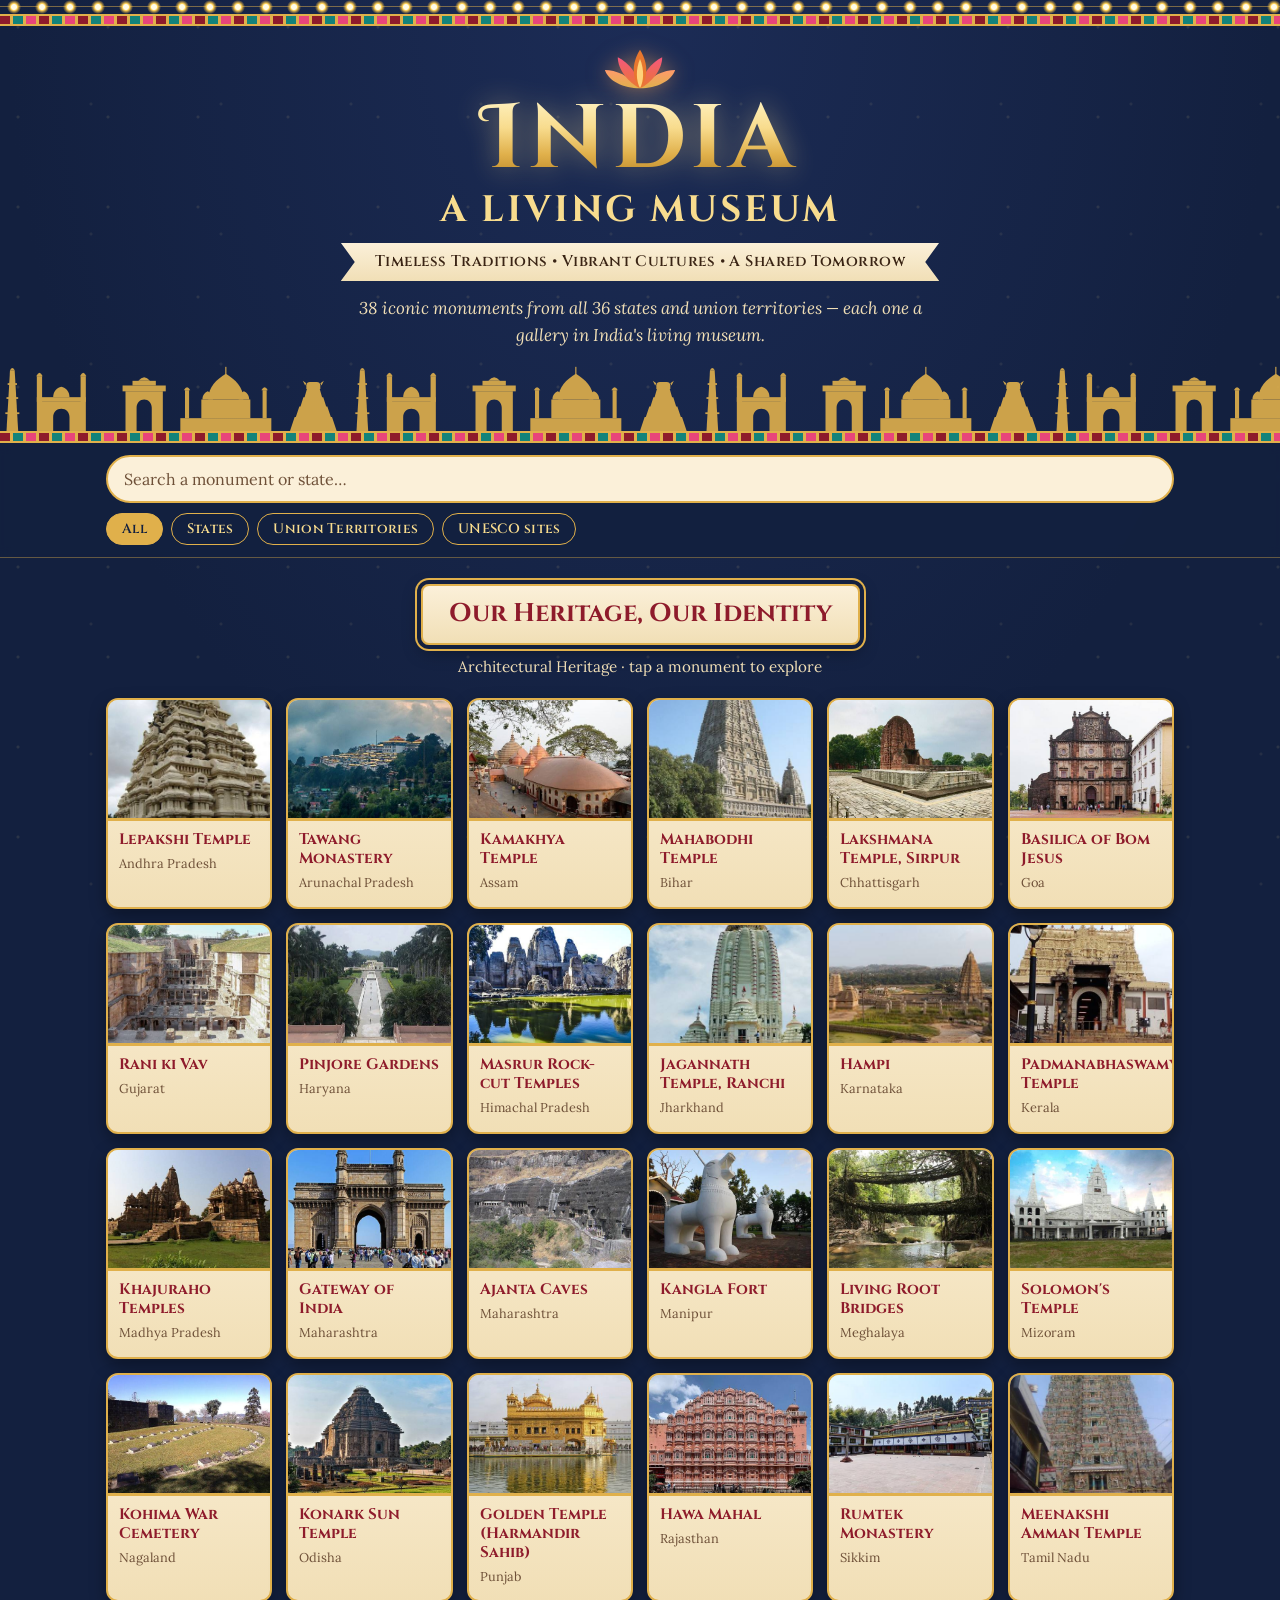
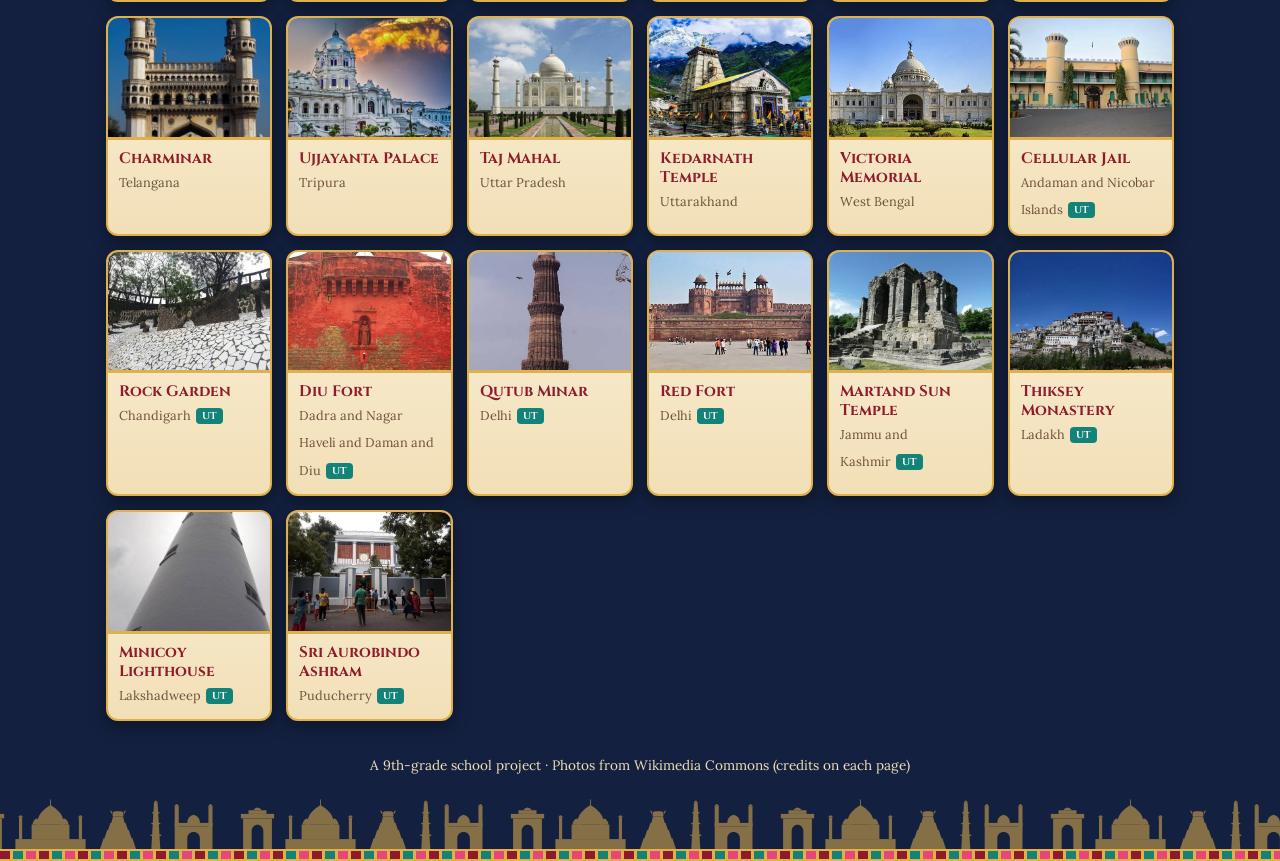
==== index.html @ 64249fda "Restyle site as 'India – A Living Museum' to match the exhibition board Navy and gold theme with par" ====
<!doctype html>
<html lang="en">
<head>
  <meta charset="utf-8">
  <meta name="viewport" content="width=device-width, initial-scale=1">
  <title>India · A Living Museum</title>
  <meta name="description" content="India – A Living Museum: famous monuments from every state and union territory, with photos and facts. A 9th-grade school project.">
  <meta name="theme-color" content="#13203f">
  <link rel="preconnect" href="https://fonts.googleapis.com">
  <link rel="preconnect" href="https://fonts.gstatic.com" crossorigin>
  <link rel="stylesheet" href="https://fonts.googleapis.com/css2?family=Cinzel+Decorative:wght@700&family=Cinzel:wght@600;700&family=Lora:ital,wght@0,400;0,600;1,400&display=swap">
  <link rel="stylesheet" href="css/style.css">
</head>
<body>
  <div class="lights" aria-hidden="true"></div>
  <div class="band" aria-hidden="true"></div>

  <header class="hero">
    <div class="wrap">
      <img class="lotus" src="images/lotus.svg" alt="" width="80" height="48">
      <h1><span class="india">India</span><span class="museum">A Living Museum</span></h1>
      <div class="ribbon">Timeless Traditions • Vibrant Cultures •&nbsp;A&nbsp;Shared&nbsp;Tomorrow</div>
      <p class="intro" id="intro">One famous monument from every state and union territory.</p>
    </div>
    <div class="skyline" aria-hidden="true"></div>
  </header>
  <div class="band" aria-hidden="true"></div>

  <div class="tools">
    <div class="wrap">
      <input id="search" class="search" type="search" placeholder="Search a monument or state…" aria-label="Search monuments">
      <div class="chips" role="group" aria-label="Filter">
        <button class="chip" data-filter="all" aria-pressed="true">All</button>
        <button class="chip" data-filter="State" aria-pressed="false">States</button>
        <button class="chip" data-filter="Union Territory" aria-pressed="false">Union Territories</button>
        <button class="chip" data-filter="unesco" aria-pressed="false">UNESCO sites</button>
      </div>
    </div>
  </div>

  <main class="wrap">
    <h2 class="plaque">Our Heritage, Our Identity</h2>
    <p class="plaque-sub">Architectural Heritage · tap a monument to explore</p>
    <div id="list"></div>
  </main>

  <footer>
    <div class="wrap">A 9th-grade school project · Photos from Wikimedia Commons (credits on each page)</div>
    <div class="skyline" aria-hidden="true"></div>
    <div class="band" aria-hidden="true"></div>
  </footer>

  <script src="js/data.js"></script>
  <script>
    const esc = s => String(s).replace(/[&<>"']/g, c => ({ "&": "&amp;", "<": "&lt;", ">": "&gt;", '"': "&quot;", "'": "&#39;" }[c]));
    const list = document.getElementById("list");
    const search = document.getElementById("search");
    let filter = "all";

    const states = new Set(MONUMENTS.map(m => m.state));
    document.getElementById("intro").textContent =
      `${MONUMENTS.length} iconic monuments from all ${states.size} states and union territories — each one a gallery in India's living museum.`;

    function render() {
      const q = search.value.trim().toLowerCase();
      const shown = MONUMENTS.filter(m =>
        (filter === "all" || m.region === filter || (filter === "unesco" && m.unesco.startsWith("Yes"))) &&
        (!q || (m.name + " " + m.state + " " + m.location).toLowerCase().includes(q)));

      // sorted by state name, states first, then union territories
      shown.sort((a, b) => (a.region === b.region ? 0 : a.region === "State" ? -1 : 1) || a.state.localeCompare(b.state));

      list.innerHTML = shown.length ? `<div class="grid">${shown.map(m => `
        <a class="card" href="monument.html?id=${encodeURIComponent(m.id)}">
          <img src="images/thumbs/${esc(m.id)}.jpg" alt="${esc(m.name)}" loading="lazy" width="480" height="360">
          <div><strong>${esc(m.name)}</strong><span>${esc(m.state)}</span>${m.region === "Union Territory" ? '<span class="ut">UT</span>' : ""}</div>
        </a>`).join("")}</div>`
        : `<p class="empty">No monuments match “${esc(search.value)}”.</p>`;
    }

    search.addEventListener("input", render);
    document.querySelectorAll(".chip").forEach(b => b.addEventListener("click", () => {
      filter = b.dataset.filter;
      document.querySelectorAll(".chip").forEach(x => x.setAttribute("aria-pressed", x === b));
      render();
    }));
    render();
  </script>
</body>
</html>
---- css/style.css ----
/* ===== INDIA · A Living Museum — shared styles (mobile-first) =====
   Theme: navy exhibition board, gold lettering, parchment cards,
   fairy lights, lotus motifs and an ornate folk-art border.        */
:root {
  --navy: #13203f;
  --navy-2: #1c2c56;
  --gold: #e0b04b;
  --gold-light: #f8dc8e;
  --parchment: #fbf0d9;
  --parchment-2: #f1dfb6;
  --ink: #3a2414;
  --ink-soft: #6e5038;
  --maroon: #8e1b2b;
  --saffron: #e8772e;
  --pink: #e8457a;
  --teal: #13837a;
  --green: #2f7d32;
  --radius: 12px;
  --display: "Cinzel", "Trajan Pro", Georgia, serif;
  --fancy: "Cinzel Decorative", "Cinzel", Georgia, serif;
  --body: "Lora", Georgia, "Times New Roman", serif;
  color-scheme: dark;
}

* { box-sizing: border-box; }
html { -webkit-text-size-adjust: 100%; }
body {
  margin: 0;
  color: var(--parchment);
  font: 17px/1.6 var(--body);
  background-color: var(--navy);
  /* faint starry pattern like the board's backdrop */
  background-image:
    radial-gradient(circle at 20% 30%, rgba(248, 220, 142, .10) 0 1px, transparent 2px),
    radial-gradient(circle at 70% 80%, rgba(248, 220, 142, .08) 0 1px, transparent 2px),
    radial-gradient(ellipse at top, var(--navy-2), var(--navy) 70%);
  background-size: 90px 90px, 130px 130px, 100% 100%;
  background-attachment: fixed;
}
img { max-width: 100%; display: block; }
a { color: var(--gold-light); }
.wrap { max-width: 1100px; margin: 0 auto; padding: 0 16px; }

/* ---------- Fairy lights ---------- */
.lights {
  height: 14px;
  background:
    radial-gradient(circle, #fffbe6 0 2.5px, #ffd45c 3.5px, rgba(255, 196, 64, .55) 5px, rgba(255, 196, 64, 0) 7px) 0 50% / 28px 14px repeat-x,
    linear-gradient(transparent 6px, rgba(224, 176, 75, .5) 6px 7px, transparent 7px);
  animation: twinkle 2.4s ease-in-out infinite alternate;
}
@keyframes twinkle { from { opacity: .65; } to { opacity: 1; } }

/* ---------- Ornate folk-art band (like the board's painted frame) ---------- */
.band {
  height: 12px;
  background:
    repeating-linear-gradient(90deg,
      var(--maroon) 0 10px, var(--gold) 10px 13px, var(--teal) 13px 23px,
      var(--gold) 23px 26px, var(--pink) 26px 36px, var(--gold) 36px 39px);
  border-top: 2px solid var(--gold);
  border-bottom: 2px solid var(--gold);
}

/* ---------- Header ---------- */
.hero { text-align: center; padding: 22px 0 0; position: relative; }
.lotus { width: 74px; height: auto; margin: 0 auto 4px; filter: drop-shadow(0 0 10px rgba(255, 170, 90, .55)); }
.hero h1 { margin: 0; line-height: 1; }
.hero .india {
  display: block;
  font-family: var(--fancy); font-weight: 700;
  font-size: clamp(3rem, 15vw, 5.6rem); letter-spacing: .06em;
  background: linear-gradient(180deg, #fff3c4 0%, var(--gold-light) 35%, var(--gold) 65%, #b07a1e 100%);
  -webkit-background-clip: text; background-clip: text; color: transparent;
  filter: drop-shadow(0 0 14px rgba(248, 220, 142, .45));
}
.hero .museum {
  display: block; margin-top: 6px;
  font-family: var(--display); font-weight: 700;
  font-size: clamp(1.35rem, 6vw, 2.3rem); letter-spacing: .08em; text-transform: uppercase;
  color: var(--gold-light);
}
.ribbon {
  display: inline-block; margin: 14px auto 0; padding: 7px 34px;
  background: linear-gradient(var(--parchment), var(--parchment-2));
  color: var(--ink); font-family: var(--display); font-weight: 600;
  font-size: clamp(.72rem, 3vw, .95rem); letter-spacing: .03em; text-wrap: balance;
  clip-path: polygon(0 0, 100% 0, calc(100% - 14px) 50%, 100% 100%, 0 100%, 14px 50%);
}
.hero p.intro { margin: 14px auto 0; max-width: 34em; color: var(--parchment-2); font-style: italic; }
.skyline {
  height: 70px; margin-top: 12px;
  background: url("../images/skyline.svg") center bottom / auto 100% repeat-x;
  opacity: .9;
}

/* ---------- Plaque headings ---------- */
.plaque {
  display: table; margin: 26px auto 6px; padding: 8px 26px;
  background: linear-gradient(var(--parchment), var(--parchment-2));
  color: var(--maroon); font-family: var(--display); font-weight: 700;
  font-size: clamp(1.15rem, 4.8vw, 1.6rem); text-align: center;
  border: 2px solid var(--gold); border-radius: 8px;
  box-shadow: 0 0 0 4px var(--navy), 0 0 0 6px var(--gold), 0 6px 18px rgba(0, 0, 0, .4);
}
.plaque-sub { text-align: center; color: var(--parchment-2); margin: 10px 0 0; font-size: .95rem; }

/* ---------- Search + filters ---------- */
.tools {
  position: sticky; top: 0; z-index: 5; padding: 12px 0;
  background: rgba(19, 32, 63, .94); backdrop-filter: blur(6px);
  border-bottom: 1px solid rgba(224, 176, 75, .4);
}
.search {
  width: 100%; padding: 12px 16px; font: 1rem var(--body);
  border-radius: 999px; border: 2px solid var(--gold);
  background: var(--parchment); color: var(--ink);
}
.search::placeholder { color: var(--ink-soft); }
.chips { display: flex; gap: 8px; margin-top: 10px; overflow-x: auto; scrollbar-width: none; }
.chips::-webkit-scrollbar { display: none; }
.chip {
  border: 1.5px solid var(--gold); background: transparent; color: var(--gold-light);
  padding: 6px 15px; border-radius: 999px; font: 600 .85rem var(--display);
  cursor: pointer; white-space: nowrap; letter-spacing: .02em;
}
.chip[aria-pressed="true"] { background: var(--gold); color: var(--navy); }

/* ---------- Monument cards ---------- */
.grid { display: grid; gap: 14px; grid-template-columns: repeat(auto-fill, minmax(155px, 1fr)); margin-top: 18px; }
.card {
  position: relative; display: block; text-decoration: none; color: var(--ink);
  background: linear-gradient(var(--parchment), var(--parchment-2));
  border: 2px solid var(--gold); border-radius: var(--radius); overflow: hidden;
  box-shadow: 0 6px 16px rgba(0, 0, 0, .35);
  transition: transform .15s, box-shadow .15s;
}
.card:hover, .card:focus-visible { transform: translateY(-3px); box-shadow: 0 0 0 2px var(--gold-light), 0 0 22px rgba(248, 220, 142, .35); }
.card img {
  width: 100%; height: auto; aspect-ratio: 4 / 3; object-fit: cover;
  background: var(--parchment-2); border-bottom: 3px solid var(--gold);
}
.card div { padding: 9px 11px 11px; }
.card strong { display: block; font: 700 .95rem/1.25 var(--display); color: var(--maroon); }
.card span { font-size: .8rem; color: var(--ink-soft); }
.card .ut {
  font: 700 .62rem var(--display); color: #fff; background: var(--teal);
  padding: 1px 6px; border-radius: 4px; margin-left: 5px; vertical-align: 1px;
}
.empty { color: var(--parchment-2); padding: 30px 0; text-align: center; }

/* ---------- Footer ---------- */
footer { text-align: center; color: var(--parchment-2); font-size: .85rem; padding: 34px 0 0; }
footer .skyline { margin-top: 18px; height: 54px; opacity: .55; }
footer .band { margin-top: 0; }

/* ---------- Monument page ---------- */
.topbar { display: flex; align-items: center; justify-content: space-between; gap: 10px; padding: 12px 0; }
.back {
  display: inline-flex; align-items: center; gap: 6px; text-decoration: none;
  font: 700 .9rem var(--display); color: var(--navy);
  padding: 8px 16px; border-radius: 999px; background: linear-gradient(var(--gold-light), var(--gold));
}
.brand {
  text-decoration: none; text-align: right; line-height: 1.05;
  font: 700 .95rem var(--fancy); color: var(--gold-light);
}
.brand small { display: block; font: 600 .62rem var(--display); letter-spacing: .12em; text-transform: uppercase; color: var(--gold); }

.photo { margin: 0; padding: 6px; background: linear-gradient(135deg, var(--gold-light), var(--gold) 50%, #a8741d); border-radius: 14px; }
.photo img { width: 100%; height: auto; max-height: 60vh; object-fit: cover; border-radius: 9px; }
.credit { font-size: .72rem; color: var(--parchment-2); opacity: .8; padding: 6px 2px 0; margin: 0; }
.credit a { color: inherit; }

.title {
  margin: 18px 0 6px; text-align: center;
  font: 700 clamp(1.8rem, 7vw, 2.7rem)/1.15 var(--display); letter-spacing: .02em;
  color: var(--gold-light); text-shadow: 0 0 18px rgba(248, 220, 142, .35);
}
.where { margin: 0 0 20px; text-align: center; }
.badge {
  display: inline-block; font: 700 .75rem var(--display); letter-spacing: .03em;
  padding: 4px 12px; border-radius: 999px; margin: 3px;
  background: var(--parchment); color: var(--maroon); border: 1.5px solid var(--gold);
}
.badge.unesco { background: var(--teal); color: #fff; border-color: var(--gold-light); }

.panel {
  position: relative; color: var(--ink);
  background: linear-gradient(var(--parchment), var(--parchment-2));
  border: 2px solid var(--gold); border-radius: var(--radius);
  box-shadow: inset 0 0 0 4px var(--parchment), inset 0 0 0 5px rgba(224, 176, 75, .7), 0 8px 22px rgba(0, 0, 0, .35);
  padding: 20px 18px 16px; margin-bottom: 20px;
}
.panel h2 {
  margin: 0 0 14px; text-align: center;
  font: 700 1.25rem var(--display); color: var(--maroon);
}
.panel h2::after {
  content: ""; display: block; width: 90px; height: 3px; margin: 8px auto 0;
  background: linear-gradient(90deg, transparent, var(--gold), transparent);
}
.facts-table { margin: 0; display: grid; grid-template-columns: 1fr; gap: 10px; }
.facts-table div { border-bottom: 1px dashed rgba(142, 27, 43, .25); padding-bottom: 8px; }
.facts-table div:last-child { border-bottom: 0; }
.facts-table dt { font: 700 .72rem var(--display); text-transform: uppercase; letter-spacing: .08em; color: var(--teal); }
.facts-table dd { margin: 2px 0 0; }
@media (min-width: 720px) { .facts-table { grid-template-columns: 1fr 1fr; } }

.fun { list-style: none; padding: 0; margin: 0; counter-reset: fact; }
.fun li { counter-increment: fact; position: relative; padding: 4px 0 14px 48px; }
.fun li::before {
  content: counter(fact); position: absolute; left: 0; top: 1px;
  width: 34px; height: 34px; border-radius: 50%; display: grid; place-items: center;
  background: radial-gradient(circle at 35% 30%, #c0343f, var(--maroon));
  color: var(--gold-light); border: 2px solid var(--gold);
  font: 700 .95rem var(--display);
}

.pager { display: flex; justify-content: space-between; gap: 10px; margin: 4px 0 6px; }
.pager a {
  flex: 1; text-decoration: none; color: var(--ink);
  background: linear-gradient(var(--parchment), var(--parchment-2));
  border: 2px solid var(--gold); border-radius: 10px; padding: 9px 12px;
  font: 700 .88rem var(--display);
}
.pager a small { display: block; font: 600 .7rem var(--body); color: var(--ink-soft); }
.pager a.next { text-align: right; }

@media (prefers-reduced-motion: reduce) {
  .lights { animation: none; }
  .card { transition: none; }
}
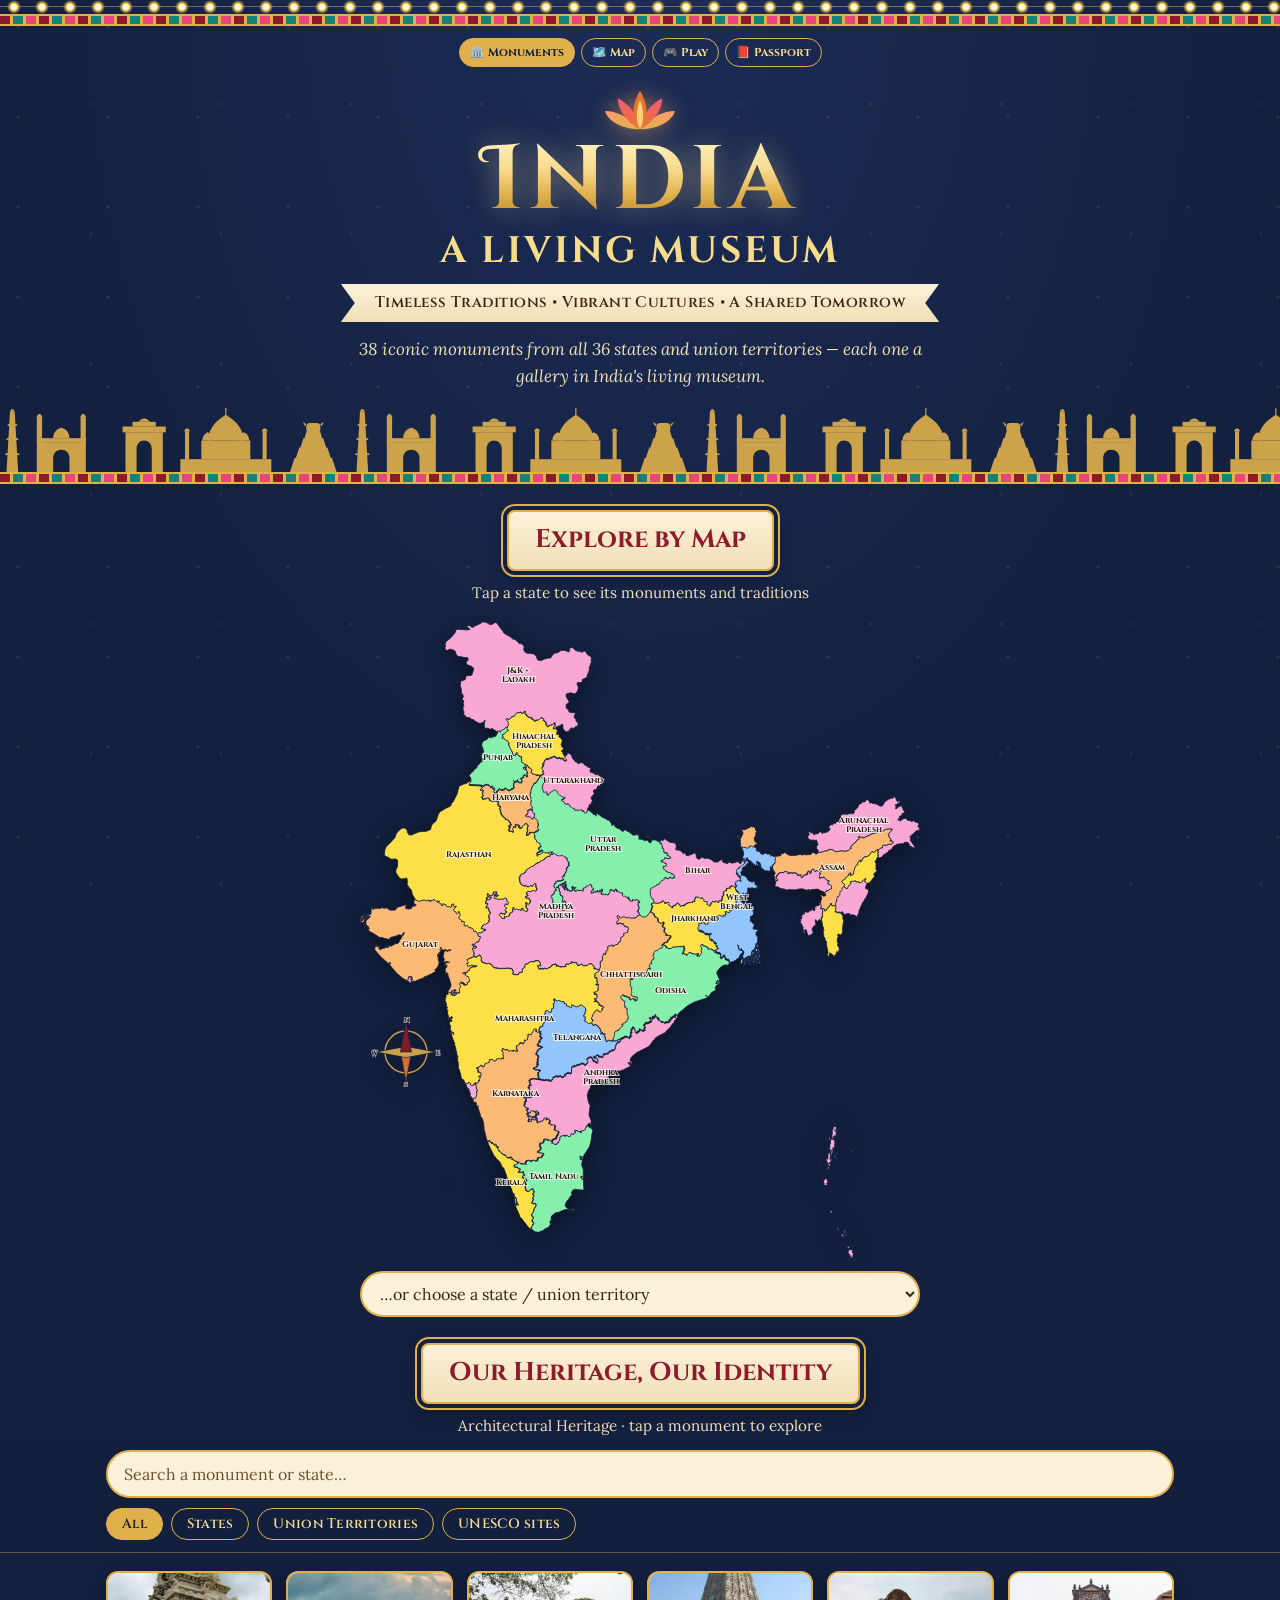
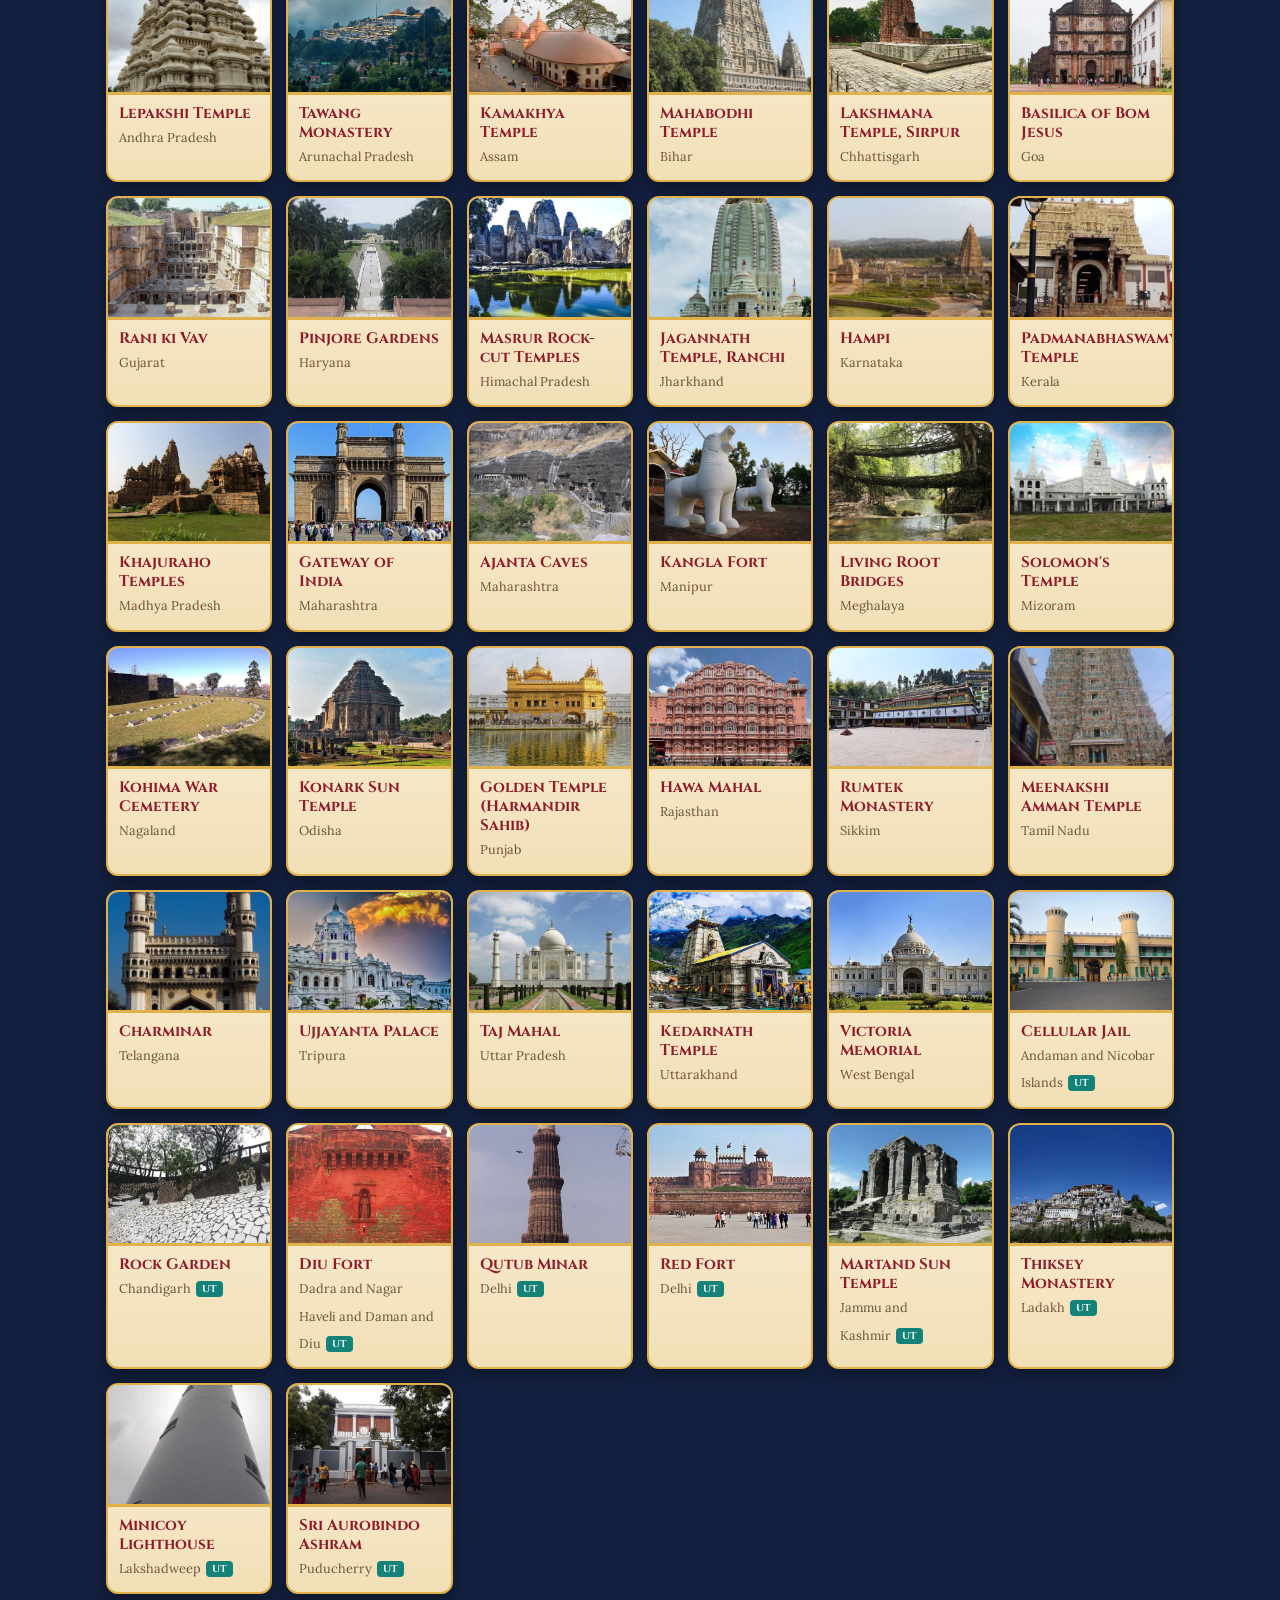
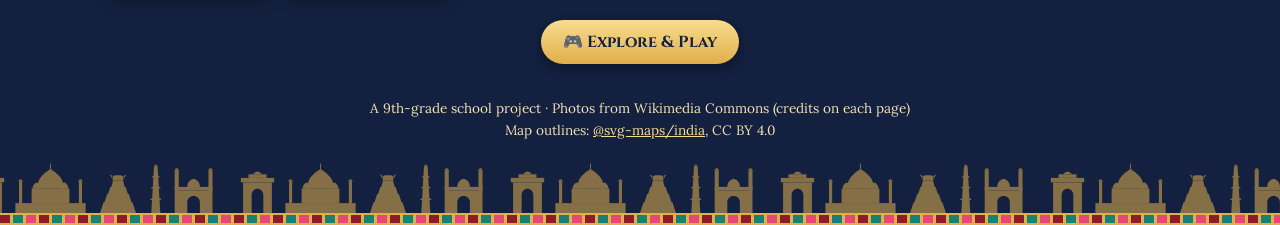
==== commit 889fbae5: "Add India map, Explore & Play games, and Heritage Passport - Tappable state map on the home page (ou" ====
--- a/index.html
+++ b/index.html
@@ -4,7 +4,7 @@
   <meta charset="utf-8">
   <meta name="viewport" content="width=device-width, initial-scale=1">
   <title>India · A Living Museum</title>
-  <meta name="description" content="India – A Living Museum: famous monuments from every state and union territory, with photos and facts. A 9th-grade school project.">
+  <meta name="description" content="India – A Living Museum: famous monuments from every state and union territory, with photos, facts, a map and games. A 9th-grade school project.">
   <meta name="theme-color" content="#13203f">
   <link rel="preconnect" href="https://fonts.googleapis.com">
   <link rel="preconnect" href="https://fonts.gstatic.com" crossorigin>
@@ -14,6 +14,7 @@
 <body>
   <div class="lights" aria-hidden="true"></div>
   <div class="band" aria-hidden="true"></div>
+  <nav class="mainnav" id="nav" aria-label="Main"></nav>
 
   <header class="hero">
     <div class="wrap">
@@ -25,6 +26,31 @@
     <div class="skyline" aria-hidden="true"></div>
   </header>
   <div class="band" aria-hidden="true"></div>
+
+  <!-- ===== Map ===== -->
+  <section class="wrap" id="map">
+    <h2 class="plaque">Explore by Map</h2>
+    <p class="plaque-sub">Tap a state to see its monuments and traditions</p>
+    <div class="map-box">
+      <svg id="india" role="group" aria-label="Map of India — tap a state"></svg>
+      <svg class="compass" viewBox="0 0 100 100" aria-hidden="true">
+        <circle cx="50" cy="50" r="30" fill="none" stroke="#e0b04b" stroke-width="2"/>
+        <path d="M50 8 58 50 50 92 42 50Z" fill="#e8772e"/><path d="M8 50 50 42 92 50 50 58Z" fill="#e0b04b"/>
+        <path d="M50 8 58 50H42Z" fill="#8e1b2b"/>
+        <g font-family="Cinzel, serif" font-weight="700" font-size="12" fill="#f8dc8e" text-anchor="middle">
+          <text x="50" y="7">N</text><text x="50" y="100">S</text><text x="96" y="54">E</text><text x="4" y="54">W</text>
+        </g>
+      </svg>
+    </div>
+    <select class="map-pick" id="pick" aria-label="Choose a state or union territory">
+      <option value="">…or choose a state / union territory</option>
+    </select>
+    <div class="map-info" id="info" aria-live="polite"></div>
+  </section>
+
+  <!-- ===== Monument list ===== -->
+  <h2 class="plaque" id="monuments">Our Heritage, Our Identity</h2>
+  <p class="plaque-sub">Architectural Heritage · tap a monument to explore</p>
 
   <div class="tools">
     <div class="wrap">
@@ -38,21 +64,29 @@
     </div>
   </div>
 
-  <main class="wrap">
-    <h2 class="plaque">Our Heritage, Our Identity</h2>
-    <p class="plaque-sub">Architectural Heritage · tap a monument to explore</p>
-    <div id="list"></div>
-  </main>
+  <main class="wrap" id="list"></main>
+
+  <div class="wrap center" style="margin-top:26px">
+    <a class="btn" href="play.html">🎮 Explore &amp; Play</a>
+  </div>
 
   <footer>
-    <div class="wrap">A 9th-grade school project · Photos from Wikimedia Commons (credits on each page)</div>
+    <div class="wrap">
+      A 9th-grade school project · Photos from Wikimedia Commons (credits on each page)<br>
+      Map outlines: <a href="https://github.com/VictorCazanave/svg-maps">@svg-maps/india</a>, CC BY 4.0
+    </div>
     <div class="skyline" aria-hidden="true"></div>
     <div class="band" aria-hidden="true"></div>
   </footer>
 
   <script src="js/data.js"></script>
+  <script src="js/traditions.js"></script>
+  <script src="js/india-map.js"></script>
+  <script src="js/common.js"></script>
   <script>
-    const esc = s => String(s).replace(/[&<>"']/g, c => ({ "&": "&amp;", "<": "&lt;", ">": "&gt;", '"': "&quot;", "'": "&#39;" }[c]));
+    renderNav("home");
+
+    // ---------------- Monument list ----------------
     const list = document.getElementById("list");
     const search = document.getElementById("search");
     let filter = "all";
@@ -72,7 +106,7 @@
 
       list.innerHTML = shown.length ? `<div class="grid">${shown.map(m => `
         <a class="card" href="monument.html?id=${encodeURIComponent(m.id)}">
-          <img src="images/thumbs/${esc(m.id)}.jpg" alt="${esc(m.name)}" loading="lazy" width="480" height="360">
+          <img src="${thumbOf(esc(m.id))}" alt="${esc(m.name)}" loading="lazy" width="480" height="360">
           <div><strong>${esc(m.name)}</strong><span>${esc(m.state)}</span>${m.region === "Union Territory" ? '<span class="ut">UT</span>' : ""}</div>
         </a>`).join("")}</div>`
         : `<p class="empty">No monuments match “${esc(search.value)}”.</p>`;
@@ -85,6 +119,78 @@
       render();
     }));
     render();
+
+    // ---------------- Map ----------------
+    const NS = "http://www.w3.org/2000/svg";
+    const svg = document.getElementById("india");
+    const info = document.getElementById("info");
+    const pick = document.getElementById("pick");
+    const PALETTE = ["#f9a8d4", "#fdba74", "#fde047", "#86efac", "#93c5fd", "#c4b5fd", "#5eead4", "#fca5a5", "#bef264"];
+    svg.setAttribute("viewBox", INDIA_MAP.viewBox);
+
+    const shapes = INDIA_MAP.regions.map(r => {
+      const p = document.createElementNS(NS, "path");
+      p.setAttribute("d", r.path);
+      p.setAttribute("tabindex", "0");
+      p.setAttribute("role", "button");
+      p.setAttribute("aria-label", r.name);
+      const t = document.createElementNS(NS, "title");
+      t.textContent = r.name;
+      p.append(t);
+      p.addEventListener("click", () => select(r.states, r.name));
+      p.addEventListener("keydown", e => { if (e.key === "Enter" || e.key === " ") { e.preventDefault(); select(r.states, r.name); } });
+      svg.append(p);
+      return { r, p, box: p.getBBox() };
+    });
+
+    // colour neighbours differently (boxes that touch count as neighbours)
+    const touch = (a, b) => a.x <= b.x + b.width + 2 && b.x <= a.x + a.width + 2 && a.y <= b.y + b.height + 2 && b.y <= a.y + a.height + 2;
+    shapes.forEach((s, i) => {
+      const used = new Set(shapes.slice(0, i).filter(o => touch(s.box, o.box)).map(o => o.colour));
+      s.colour = PALETTE.find(c => !used.has(c)) || PALETTE[i % PALETTE.length];
+      s.p.setAttribute("fill", s.colour);
+    });
+
+    // names on the bigger states (not on UTs made of scattered pieces — their centre falls elsewhere)
+    const SCATTERED = ["Puducherry", "Andaman and Nicobar Islands", "Lakshadweep", "Dadra and Nagar Haveli", "Daman and Diu"];
+    shapes.filter(s => s.box.width * s.box.height > 1900 && s.box.width > 38 && !SCATTERED.includes(s.r.name)).forEach(s => {
+      const text = document.createElementNS(NS, "text");
+      const words = s.r.name.split(" ");
+      const lines = words.length > 1 && s.r.name.length > 10 ? [words.slice(0, Math.ceil(words.length / 2)).join(" "), words.slice(Math.ceil(words.length / 2)).join(" ")] : [s.r.name];
+      const cx = s.box.x + s.box.width / 2, cy = s.box.y + s.box.height / 2;
+      lines.forEach((line, k) => {
+        const ts = document.createElementNS(NS, "tspan");
+        ts.setAttribute("x", cx);
+        ts.setAttribute("y", cy + (k - (lines.length - 1) / 2) * 10);
+        ts.textContent = line;
+        text.append(ts);
+      });
+      svg.append(text);
+    });
+
+    // dropdown with every state / UT
+    [...states].sort().forEach(s => pick.add(new Option(s, s)));
+    pick.addEventListener("change", () => pick.value && select([pick.value], pick.value, true));
+
+    function select(stateList, label, fromPicker) {
+      shapes.forEach(s => s.p.classList.toggle("sel", s.r.states.some(x => stateList.includes(x))));
+      if (!fromPicker) pick.value = stateList.length === 1 ? stateList[0] : "";
+      const mons = MONUMENTS.filter(m => stateList.includes(m.state));
+      const trads = TRADITIONS.filter(t => stateList.includes(t.state));
+      info.innerHTML = `
+        <div class="panel">
+          <h2>${esc(label)}</h2>
+          ${mons.map(m => `
+            <a class="mini" href="monument.html?id=${encodeURIComponent(m.id)}">
+              <img src="${thumbOf(esc(m.id))}" alt="" width="84" height="63">
+              <div><strong>${esc(m.name)}</strong><span>${esc(m.state)} · tap to explore →</span></div>
+            </a>`).join("")}
+          ${trads.length ? `<p style="margin:10px 0 0"><b style="font-family:var(--display);color:var(--teal)">Living traditions:</b>
+            ${trads.map(t => `${t.icon} ${esc(t.name)}`).join(" · ")}</p>` : ""}
+        </div>`;
+    }
+
+    if (location.hash === "#map") document.getElementById("map").scrollIntoView();
   </script>
 </body>
 </html>
--- a/css/style.css
+++ b/css/style.css
@@ -227,7 +227,166 @@
 .pager a small { display: block; font: 600 .7rem var(--body); color: var(--ink-soft); }
 .pager a.next { text-align: right; }
 
+/* ---------- Navigation ---------- */
+.mainnav { display: flex; justify-content: center; flex-wrap: wrap; gap: 6px; padding: 12px 10px 0; }
+.mainnav a {
+  display: inline-flex; align-items: center; gap: 4px; text-decoration: none;
+  padding: 6px 10px; border-radius: 999px; border: 1.5px solid var(--gold);
+  font: 700 .72rem var(--display); color: var(--gold-light);
+}
+.mainnav a[aria-current="page"] { background: var(--gold); color: var(--navy); }
+
+/* ---------- Buttons ---------- */
+.btn {
+  display: inline-block; cursor: pointer; text-decoration: none; text-align: center;
+  padding: 11px 22px; border-radius: 999px; border: 0;
+  background: linear-gradient(var(--gold-light), var(--gold)); color: var(--navy);
+  font: 700 1rem var(--display); box-shadow: 0 4px 12px rgba(0, 0, 0, .35);
+}
+.btn:disabled { opacity: .5; cursor: default; }
+.btn.secondary { background: transparent; color: var(--gold-light); border: 1.5px solid var(--gold); box-shadow: none; }
+.center { text-align: center; }
+
+/* ---------- Map of India ---------- */
+.map-box { position: relative; max-width: 560px; margin: 16px auto 0; }
+.map-box svg { width: 100%; height: auto; display: block; filter: drop-shadow(0 6px 14px rgba(0, 0, 0, .45)); }
+.map-box path { stroke: var(--navy); stroke-width: .9; cursor: pointer; transition: filter .15s; }
+.map-box path:hover { filter: brightness(1.12); }
+.map-box path.sel { stroke: #fff; stroke-width: 2.4; filter: brightness(1.15) drop-shadow(0 0 6px #fff6c9); }
+.map-box path:focus { outline: none; stroke: #fff; stroke-width: 2.4; }
+.map-box text {
+  font: 700 9px var(--display); fill: #2b1a0c; text-anchor: middle; pointer-events: none;
+  paint-order: stroke; stroke: rgba(255, 255, 255, .7); stroke-width: 2.2px;
+}
+.compass { position: absolute; left: 2%; bottom: 27%; width: 15%; max-width: 70px; opacity: .9; pointer-events: none; }
+.map-pick { display: block; width: 100%; max-width: 560px; margin: 12px auto 0; padding: 10px 14px; border-radius: 999px; border: 2px solid var(--gold); background: var(--parchment); color: var(--ink); font: 1rem var(--body); }
+.map-info { max-width: 560px; margin: 14px auto 0; }
+.map-info .panel { margin: 0; }
+.mini { display: flex; gap: 10px; align-items: center; text-decoration: none; color: var(--ink); padding: 8px 0; border-top: 1px dashed rgba(142, 27, 43, .25); }
+.mini:first-of-type { border-top: 0; }
+.mini img { width: 84px; height: 63px; object-fit: cover; border-radius: 8px; border: 2px solid var(--gold); flex: none; }
+.mini strong { display: block; font: 700 1rem var(--display); color: var(--maroon); }
+.mini span { font-size: .85rem; color: var(--ink-soft); }
+
+/* ---------- Explore & Play hub ---------- */
+.games { display: grid; gap: 14px; grid-template-columns: repeat(auto-fill, minmax(155px, 1fr)); margin-top: 18px; }
+.game-card {
+  display: flex; flex-direction: column; align-items: center; text-align: center; gap: 6px;
+  text-decoration: none; color: var(--ink); padding: 18px 12px;
+  background: linear-gradient(var(--parchment), var(--parchment-2));
+  border: 2px solid var(--gold); border-radius: var(--radius);
+  box-shadow: inset 0 0 0 4px var(--parchment), inset 0 0 0 5px rgba(224, 176, 75, .7), 0 6px 16px rgba(0, 0, 0, .35);
+}
+.game-card .big { font-size: 2.6rem; line-height: 1; }
+.game-card strong { font: 700 1.05rem/1.2 var(--display); color: var(--maroon); }
+.game-card span { font-size: .85rem; color: var(--ink-soft); }
+.prize-note {
+  margin: 22px auto 0; max-width: 560px; text-align: center; padding: 14px 16px;
+  border: 2px dashed var(--gold); border-radius: var(--radius); color: var(--parchment);
+}
+.prize-note strong { color: var(--gold-light); font-family: var(--display); }
+
+/* ---------- Quiz pieces (shared by games) ---------- */
+.game { max-width: 620px; margin: 0 auto; }
+.scorebar { display: flex; justify-content: space-between; align-items: center; margin: 14px 0 10px; font: 700 .9rem var(--display); color: var(--gold-light); }
+.progress { height: 8px; border-radius: 99px; background: rgba(255, 255, 255, .15); overflow: hidden; margin-bottom: 14px; }
+.progress i { display: block; height: 100%; background: linear-gradient(90deg, var(--saffron), var(--gold-light)); transition: width .3s; }
+.quiz-photo { padding: 5px; background: linear-gradient(135deg, var(--gold-light), var(--gold) 50%, #a8741d); border-radius: 14px; }
+.quiz-photo img { width: 100%; aspect-ratio: 4 / 3; height: auto; object-fit: cover; border-radius: 9px; }
+.question { font: 700 1.2rem/1.35 var(--display); color: var(--gold-light); text-align: center; margin: 16px 0 12px; }
+.options { display: grid; gap: 10px; }
+@media (min-width: 560px) { .options { grid-template-columns: 1fr 1fr; } }
+.opt {
+  cursor: pointer; text-align: left; padding: 12px 14px; border-radius: 12px;
+  border: 2px solid var(--gold); background: linear-gradient(var(--parchment), var(--parchment-2));
+  color: var(--ink); font: 600 1rem/1.3 var(--body);
+}
+.opt.correct { background: #d6f5d6; border-color: var(--green); color: #14421a; }
+.opt.wrong { background: #fbd5d5; border-color: #b42318; color: #6b1010; }
+.opt:disabled { cursor: default; }
+.feedback { margin-top: 14px; }
+.feedback .panel { margin-bottom: 12px; }
+.result { text-align: center; }
+.result .stars { font-size: 2.4rem; letter-spacing: .1em; }
+.result .score { font: 700 2.4rem var(--fancy); color: var(--gold-light); margin: 6px 0; }
+
+/* ---------- Match the Tradition ---------- */
+.match { display: grid; grid-template-columns: 1fr 1fr; gap: 10px; }
+.match .col { display: grid; gap: 10px; align-content: start; }
+.tile {
+  cursor: pointer; padding: 10px; border-radius: 12px; min-height: 64px; text-align: center;
+  border: 2px solid var(--gold); background: linear-gradient(var(--parchment), var(--parchment-2));
+  color: var(--ink); font: 600 .92rem/1.25 var(--body);
+}
+.tile small { display: block; font: 700 .65rem var(--display); color: var(--teal); text-transform: uppercase; letter-spacing: .06em; }
+.tile.state { font-family: var(--display); font-weight: 700; color: var(--maroon); }
+.tile.picked { box-shadow: 0 0 0 3px #fff, 0 0 16px var(--gold-light); }
+.tile.done { background: #d6f5d6; border-color: var(--green); color: #14421a; cursor: default; }
+.tile.shake { animation: shake .35s; border-color: #b42318; }
+@keyframes shake { 25% { transform: translateX(-5px); } 75% { transform: translateX(5px); } }
+
+/* ---------- Spin & Answer ---------- */
+.wheel-box { position: relative; width: min(300px, 80vw); margin: 18px auto 6px; }
+.wheel {
+  width: 100%; aspect-ratio: 1; border-radius: 50%; border: 6px solid var(--gold);
+  box-shadow: 0 0 0 4px var(--navy), 0 0 0 7px var(--gold-light), 0 10px 24px rgba(0, 0, 0, .45);
+  transition: transform 3s cubic-bezier(.17, .67, .2, 1); position: relative;
+}
+.wheel span {
+  position: absolute; left: 50%; top: 50%; width: 46%; transform-origin: 0 50%;
+  font: 700 .72rem var(--display); color: #2b1a0c; text-align: right; padding-right: 10px;
+}
+.wheel-pointer {
+  position: absolute; left: 50%; top: -14px; transform: translateX(-50%); z-index: 2;
+  width: 0; height: 0; border-left: 14px solid transparent; border-right: 14px solid transparent;
+  border-top: 26px solid var(--maroon); filter: drop-shadow(0 2px 2px rgba(0, 0, 0, .5));
+}
+.wheel-hub {
+  position: absolute; left: 50%; top: 50%; width: 18%; aspect-ratio: 1; transform: translate(-50%, -50%);
+  border-radius: 50%; background: radial-gradient(circle at 35% 30%, var(--gold-light), var(--gold));
+  border: 3px solid var(--navy);
+}
+.category { text-align: center; font: 700 1rem var(--display); color: var(--gold-light); min-height: 1.5em; }
+
+/* ---------- Heritage Passport ---------- */
+.passport-cover {
+  max-width: 560px; margin: 16px auto 0; padding: 20px 18px; text-align: center; border-radius: 14px;
+  background: linear-gradient(160deg, #6b1422, #3e0b14); border: 3px solid var(--gold);
+  box-shadow: inset 0 0 0 5px #4e0f19, inset 0 0 0 6px var(--gold), 0 10px 24px rgba(0, 0, 0, .45);
+}
+.passport-cover h2 { margin: 0; font: 700 1.5rem var(--fancy); color: var(--gold-light); }
+.passport-cover p { margin: 6px 0 0; color: var(--parchment-2); }
+.passport-cover .count { font: 700 2.6rem var(--fancy); color: var(--gold-light); margin-top: 6px; }
+.prize {
+  max-width: 560px; margin: 14px auto 0; padding: 14px; text-align: center; border-radius: 12px;
+  background: linear-gradient(var(--gold-light), var(--gold)); color: var(--navy); font-weight: 600;
+}
+.prize strong { display: block; font: 700 1.25rem var(--display); }
+.stamps { display: grid; gap: 12px; grid-template-columns: repeat(auto-fill, minmax(96px, 1fr)); margin-top: 18px; }
+.stamp {
+  aspect-ratio: 1; border-radius: 50%; display: flex; flex-direction: column; justify-content: center; align-items: center; text-align: center;
+  padding: 10px; text-decoration: none; font: 700 .64rem/1.15 var(--display);
+  border: 2px dashed rgba(248, 220, 142, .35); color: rgba(248, 220, 142, .45);
+}
+.stamp.got {
+  border: 3px double var(--maroon); color: var(--maroon); background: var(--parchment);
+  transform: rotate(-8deg); box-shadow: 0 0 0 3px var(--parchment), 0 0 0 5px var(--maroon);
+}
+.stamp.got:nth-child(even) { transform: rotate(7deg); border-color: var(--teal); color: var(--teal); box-shadow: 0 0 0 3px var(--parchment), 0 0 0 5px var(--teal); }
+.stamp em { display: block; font: 600 .58rem var(--body); font-style: normal; opacity: .8; margin-top: 2px; }
+
+/* stamp notice on monument pages */
+.stamp-toast {
+  display: flex; gap: 10px; align-items: center; margin: 0 0 18px; padding: 10px 14px; border-radius: 12px;
+  background: linear-gradient(160deg, #6b1422, #3e0b14); border: 2px solid var(--gold); color: var(--parchment);
+  text-decoration: none; font-size: .92rem;
+}
+.stamp-toast b { color: var(--gold-light); font-family: var(--display); }
+.stamp-toast .ico { font-size: 1.6rem; }
+
 @media (prefers-reduced-motion: reduce) {
   .lights { animation: none; }
   .card { transition: none; }
-}
+  .wheel { transition-duration: .01s; }
+  .tile.shake { animation: none; }
+}
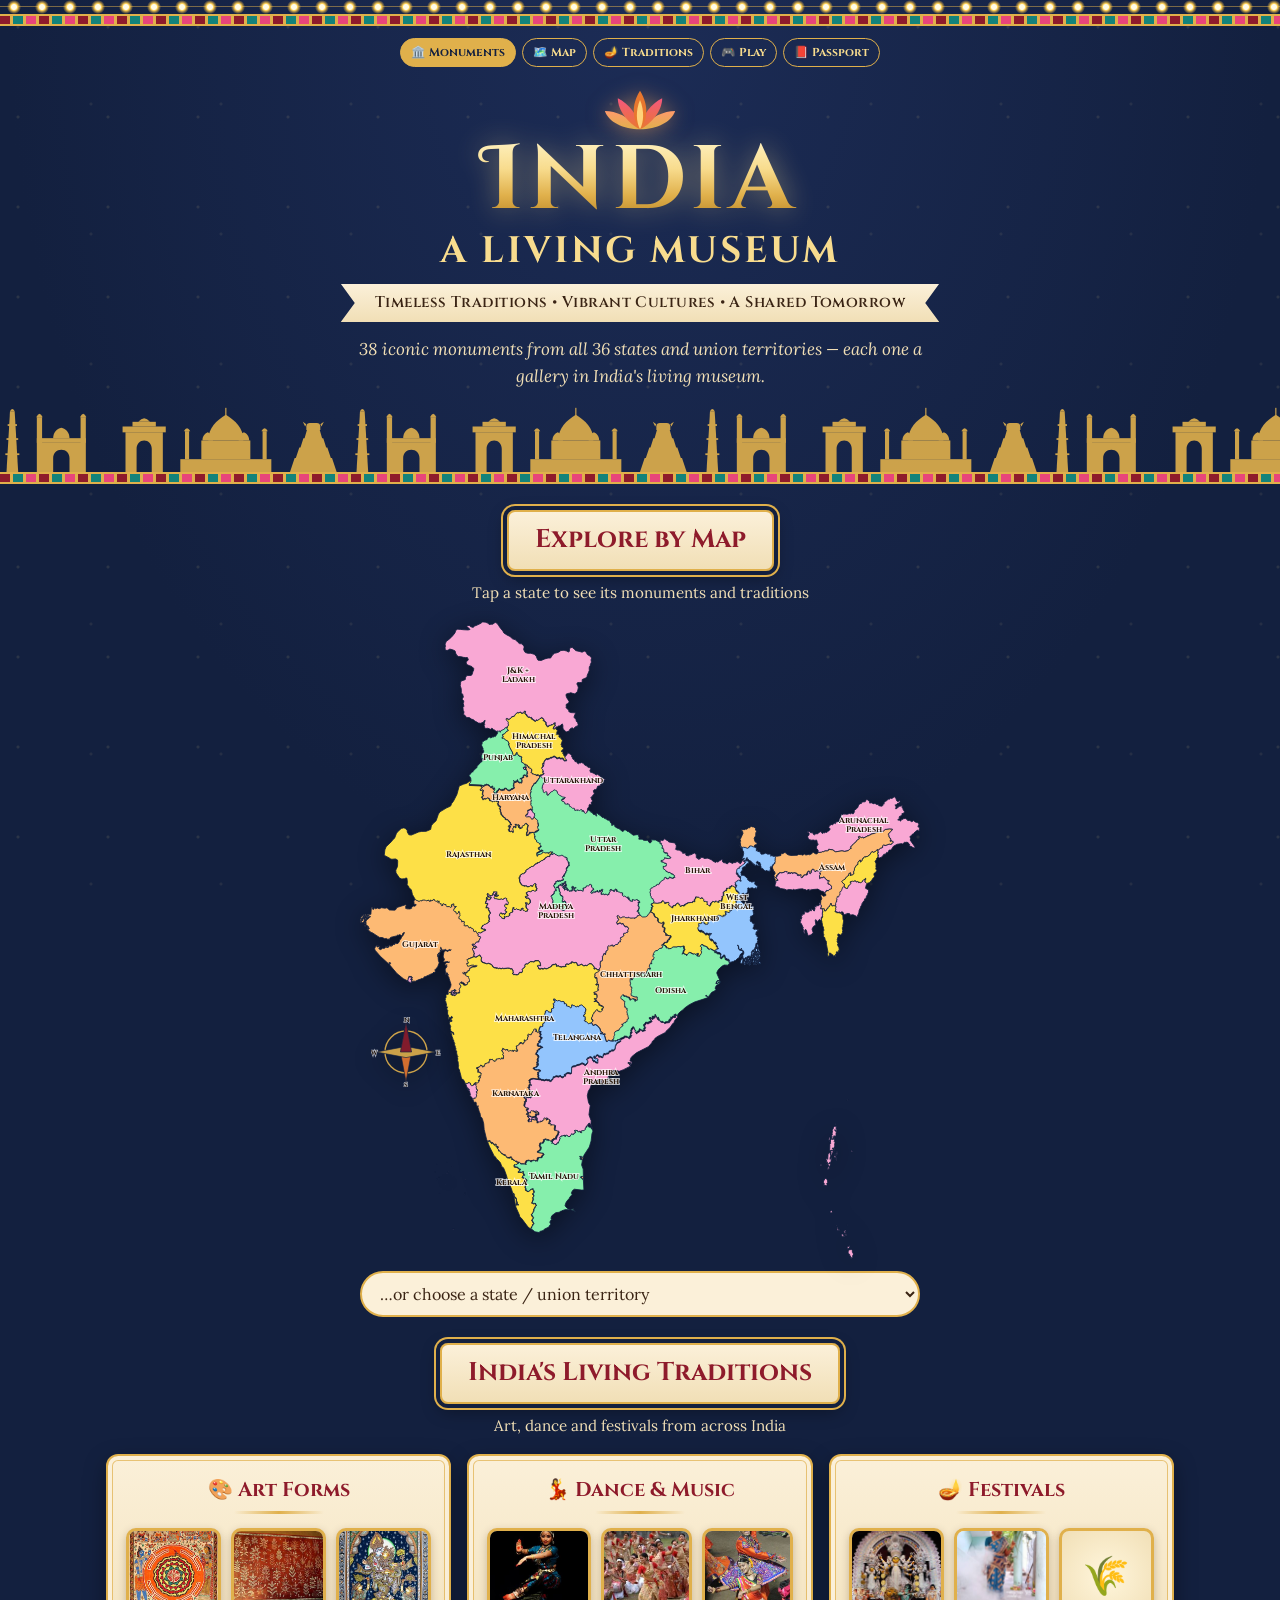
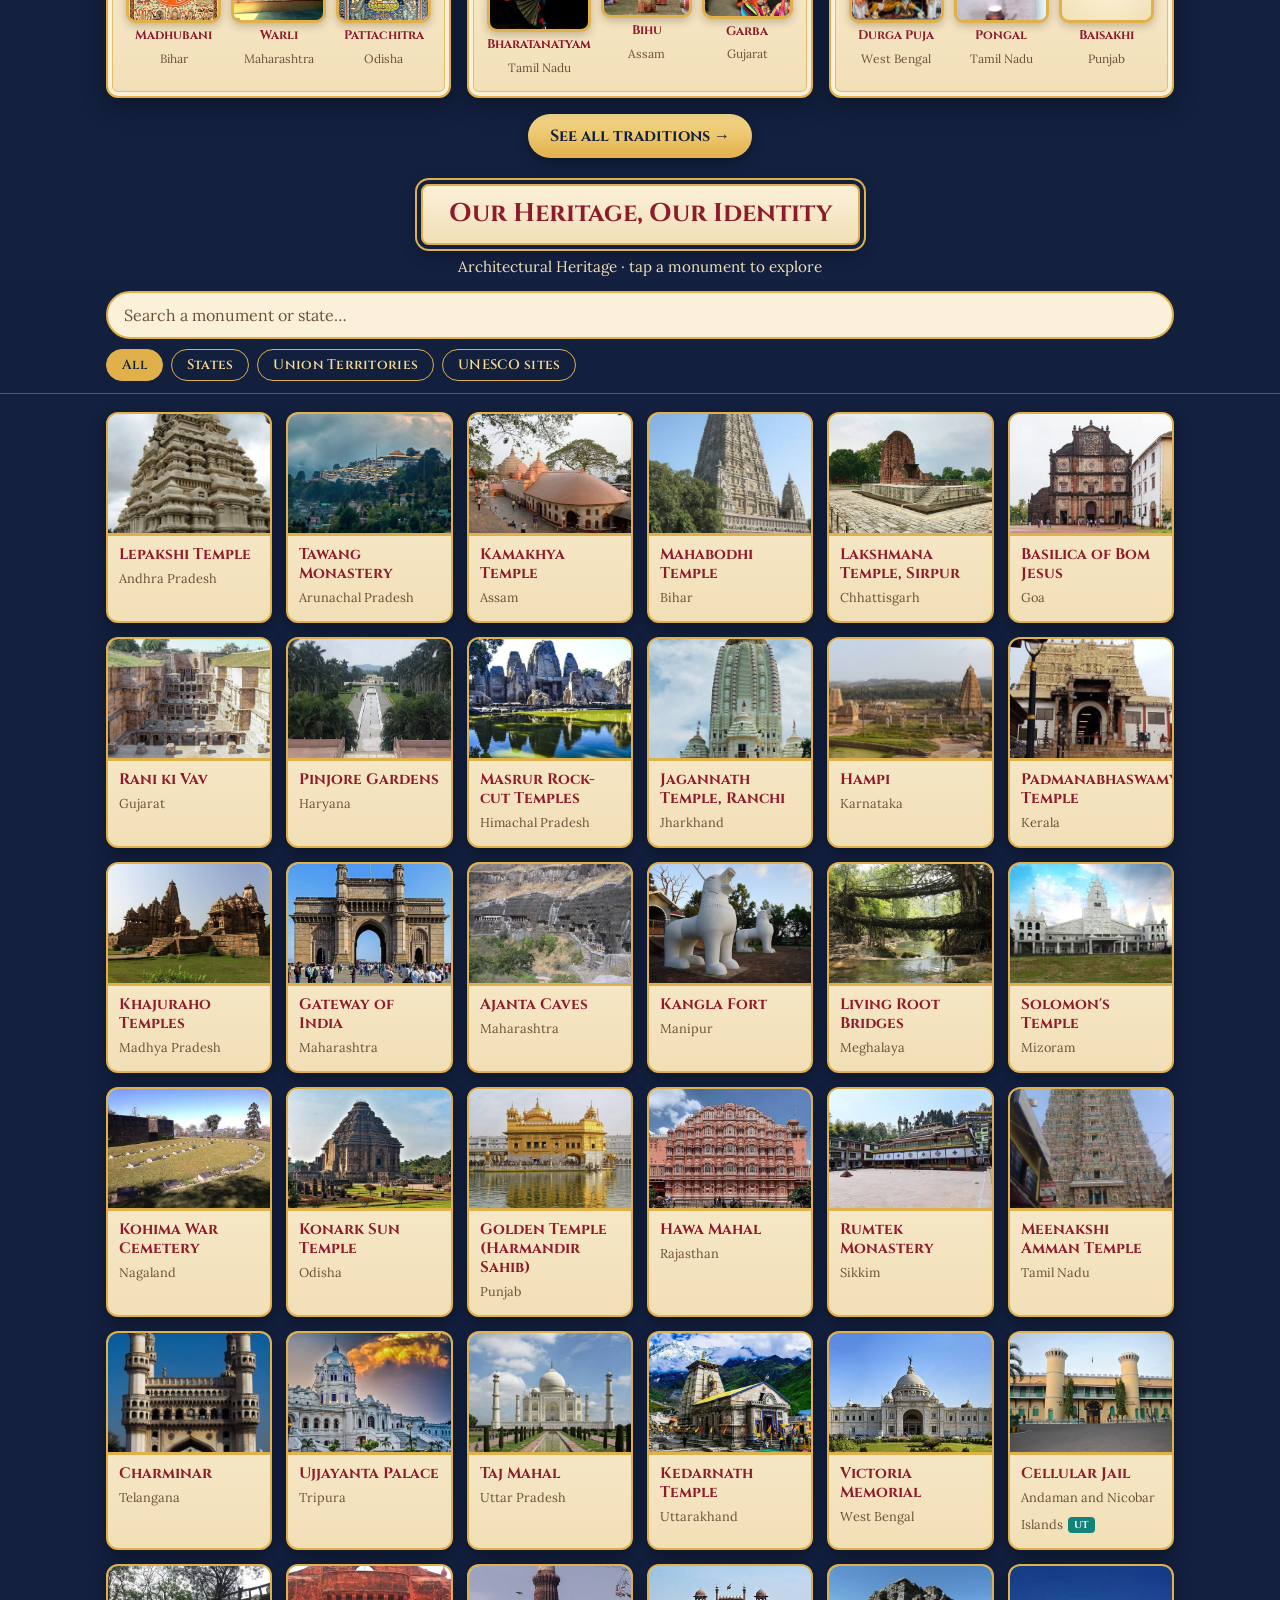
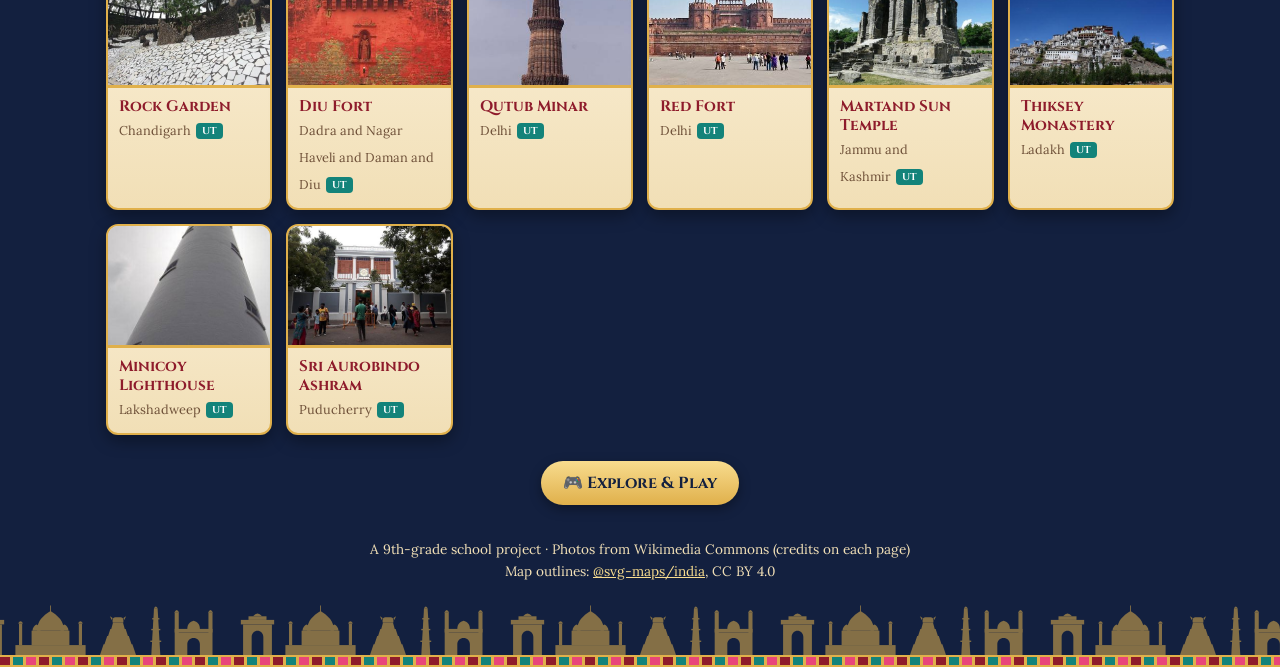
==== commit 0c3bdaf7: "Add India's Living Traditions section like the exhibition board - traditions.html: Art Forms, Dance " ====
--- a/index.html
+++ b/index.html
@@ -48,6 +48,14 @@
     <div class="map-info" id="info" aria-live="polite"></div>
   </section>
 
+  <!-- ===== Living traditions preview (same picks as the exhibition board) ===== -->
+  <section class="wrap" id="traditions">
+    <h2 class="plaque">India's Living Traditions</h2>
+    <p class="plaque-sub">Art, dance and festivals from across India</p>
+    <div class="trad-preview" id="trad-preview"></div>
+    <div class="center" style="margin-top:16px"><a class="btn" href="traditions.html">See all traditions →</a></div>
+  </section>
+
   <!-- ===== Monument list ===== -->
   <h2 class="plaque" id="monuments">Our Heritage, Our Identity</h2>
   <p class="plaque-sub">Architectural Heritage · tap a monument to explore</p>
@@ -81,6 +89,7 @@
 
   <script src="js/data.js"></script>
   <script src="js/traditions.js"></script>
+  <script src="js/tradition-credits.js"></script>
   <script src="js/india-map.js"></script>
   <script src="js/common.js"></script>
   <script>
@@ -185,11 +194,33 @@
               <img src="${thumbOf(esc(m.id))}" alt="" width="84" height="63">
               <div><strong>${esc(m.name)}</strong><span>${esc(m.state)} · tap to explore →</span></div>
             </a>`).join("")}
-          ${trads.length ? `<p style="margin:10px 0 0"><b style="font-family:var(--display);color:var(--teal)">Living traditions:</b>
+          ${trads.length ? `<p style="margin:10px 0 0"><a href="traditions.html" style="font-family:var(--display);font-weight:700;color:var(--teal)">Living traditions:</a>
             ${trads.map(t => `${t.icon} ${esc(t.name)}`).join(" · ")}</p>` : ""}
         </div>`;
     }
 
+    // ---------------- Living traditions preview ----------------
+    const PREVIEW = [
+      ["🎨 Art Forms", ["madhubani", "warli", "pattachitra"]],
+      ["💃 Dance & Music", ["bharatanatyam", "bihu-dance", "garba"]],
+      ["🪔 Festivals", ["durga-puja", "pongal", "baisakhi"]]
+    ];
+    const hasPhoto = id => typeof TRADITION_CREDITS !== "undefined" && TRADITION_CREDITS[id];
+    document.getElementById("trad-preview").innerHTML = PREVIEW.map(([title, ids]) => `
+      <div class="panel" style="margin:0">
+        <h2>${title}</h2>
+        <div class="trad-three">${ids.map(id => TRADITIONS.find(t => t.id === id)).filter(Boolean).map(t => `
+          <a class="trad" href="traditions.html">
+            ${hasPhoto(t.id) ? `<img src="images/traditions/thumbs/${esc(t.id)}.jpg" alt="${esc(t.name)}" loading="lazy" width="480" height="360">`
+                             : `<div class="trad-icon" aria-hidden="true">${t.icon}</div>`}
+            <strong>${esc(t.name.replace(/ (painting|dance)$/, ""))}</strong><span>${esc(t.state)}</span>
+          </a>`).join("")}
+        </div>
+      </div>`).join("");
+
+    // traditions.html links here as index.html?state=Kerala#map
+    const wanted = new URLSearchParams(location.search).get("state");
+    if (wanted && states.has(wanted)) select([wanted], wanted);
     if (location.hash === "#map") document.getElementById("map").scrollIntoView();
   </script>
 </body>
--- a/css/style.css
+++ b/css/style.css
@@ -384,6 +384,50 @@
 .stamp-toast b { color: var(--gold-light); font-family: var(--display); }
 .stamp-toast .ico { font-size: 1.6rem; }
 
+/* ---------- Living Traditions ---------- */
+.trad-panel { margin-top: 20px; }
+.trad-panel .lead { margin: -4px 0 12px; text-align: center; color: var(--ink-soft); font-size: .95rem; }
+.trad-panel .hint { white-space: nowrap; font: 700 .7rem var(--display); color: var(--teal); }
+.trad-panel h3 { margin: 18px 0 8px; font: 700 1rem var(--display); color: var(--maroon); }
+.trad-row {
+  display: grid; grid-auto-flow: column; grid-auto-columns: 138px; gap: 12px;
+  overflow-x: auto; padding: 4px 2px 10px; scroll-snap-type: x mandatory;
+  scrollbar-width: thin; scrollbar-color: var(--gold) transparent;
+}
+.trad { scroll-snap-align: start; text-decoration: none; color: var(--ink); text-align: center; }
+.trad img, .trad-icon {
+  width: 100%; height: auto; aspect-ratio: 1; object-fit: cover; border-radius: 10px;
+  border: 3px solid var(--gold); box-shadow: 0 3px 8px rgba(60, 30, 10, .25); background: var(--parchment-2);
+}
+.trad-icon { display: grid; place-items: center; font-size: 3.4rem; background: radial-gradient(circle, #fff6dc, var(--parchment-2)); }
+.trad strong { display: block; margin-top: 6px; font: 700 .85rem/1.2 var(--display); color: var(--maroon); }
+.trad span { font-size: .75rem; color: var(--ink-soft); }
+.scripts { display: grid; grid-template-columns: repeat(auto-fill, minmax(92px, 1fr)); gap: 8px; }
+.scripts div { text-align: center; padding: 8px 4px; border-radius: 10px; background: rgba(255, 255, 255, .55); border: 1px solid rgba(224, 176, 75, .6); }
+.scripts b { display: block; font: 600 1.3rem/1.4 "Noto Sans", "Nirmala UI", system-ui, sans-serif; color: var(--maroon); }
+.scripts span { font: 700 .66rem var(--display); color: var(--teal); text-transform: uppercase; letter-spacing: .05em; }
+.chips-static { display: flex; flex-wrap: wrap; gap: 6px; }
+.chips-static span { padding: 3px 10px; border-radius: 999px; font-size: .82rem; background: var(--maroon); color: var(--parchment); }
+.ticks { list-style: none; margin: 0; padding: 0; }
+.ticks li { position: relative; padding: 4px 0 8px 30px; }
+.ticks li::before {
+  content: "✦"; position: absolute; left: 4px; top: 4px; color: var(--saffron); font-weight: 700;
+}
+.ticks.green li::before { content: "✔"; color: #fff; background: var(--green); width: 20px; height: 20px; border-radius: 50%; display: grid; place-items: center; font-size: .72rem; left: 0; top: 6px; }
+.credits { margin-top: 22px; color: var(--parchment-2); font-size: .78rem; }
+.credits summary { cursor: pointer; font: 700 .85rem var(--display); color: var(--gold-light); }
+.credits p { margin: 4px 0; opacity: .85; }
+.credits a { color: inherit; }
+.trad-preview { display: grid; gap: 16px; grid-template-columns: repeat(auto-fit, minmax(300px, 1fr)); margin-top: 16px; }
+.trad-three { display: grid; grid-template-columns: repeat(3, 1fr); gap: 10px; }
+.trad-three .trad strong { font-size: .78rem; }
+.trad-three .trad-icon { font-size: 2.4rem; }
+@media (max-width: 420px) {
+  .mainnav { gap: 4px; padding: 10px 6px 0; }
+  .mainnav a { padding: 5px 8px; font-size: .66rem; }
+  .mainnav a span { display: none; }
+}
+
 @media (prefers-reduced-motion: reduce) {
   .lights { animation: none; }
   .card { transition: none; }
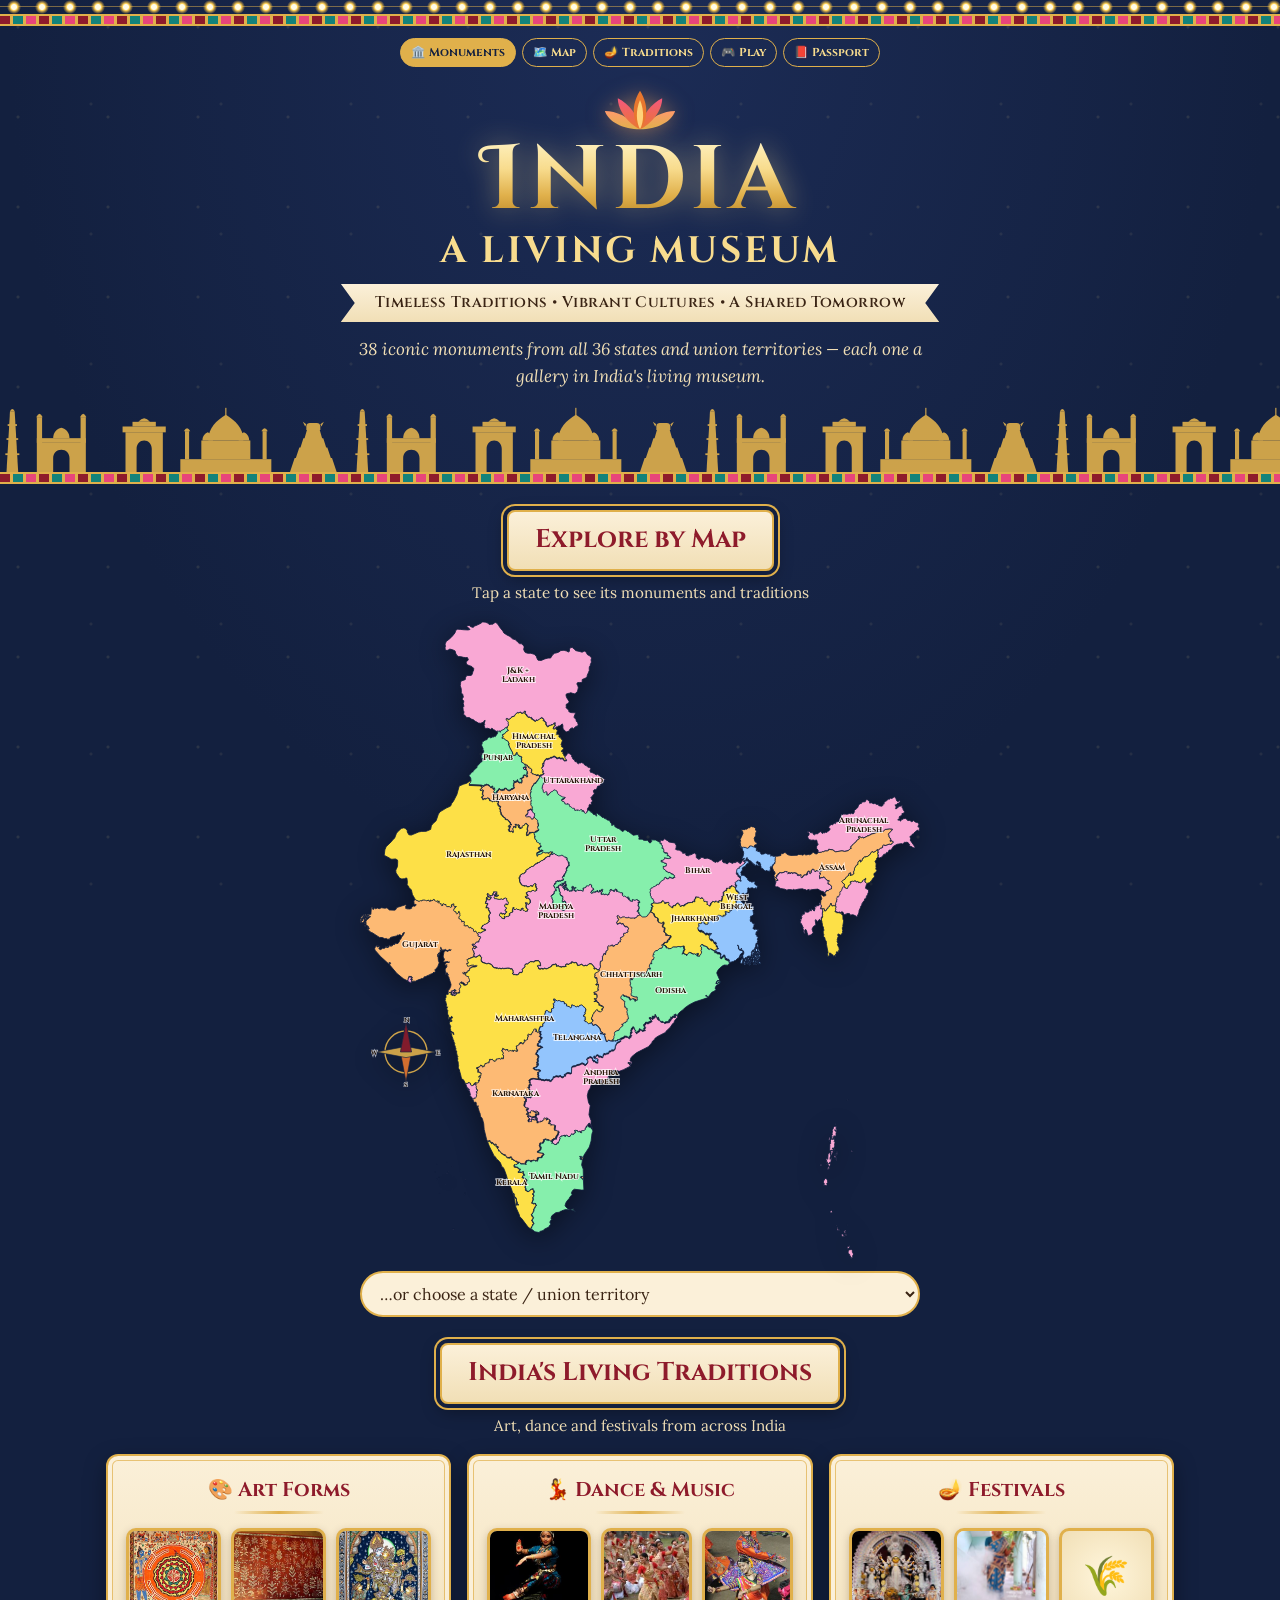
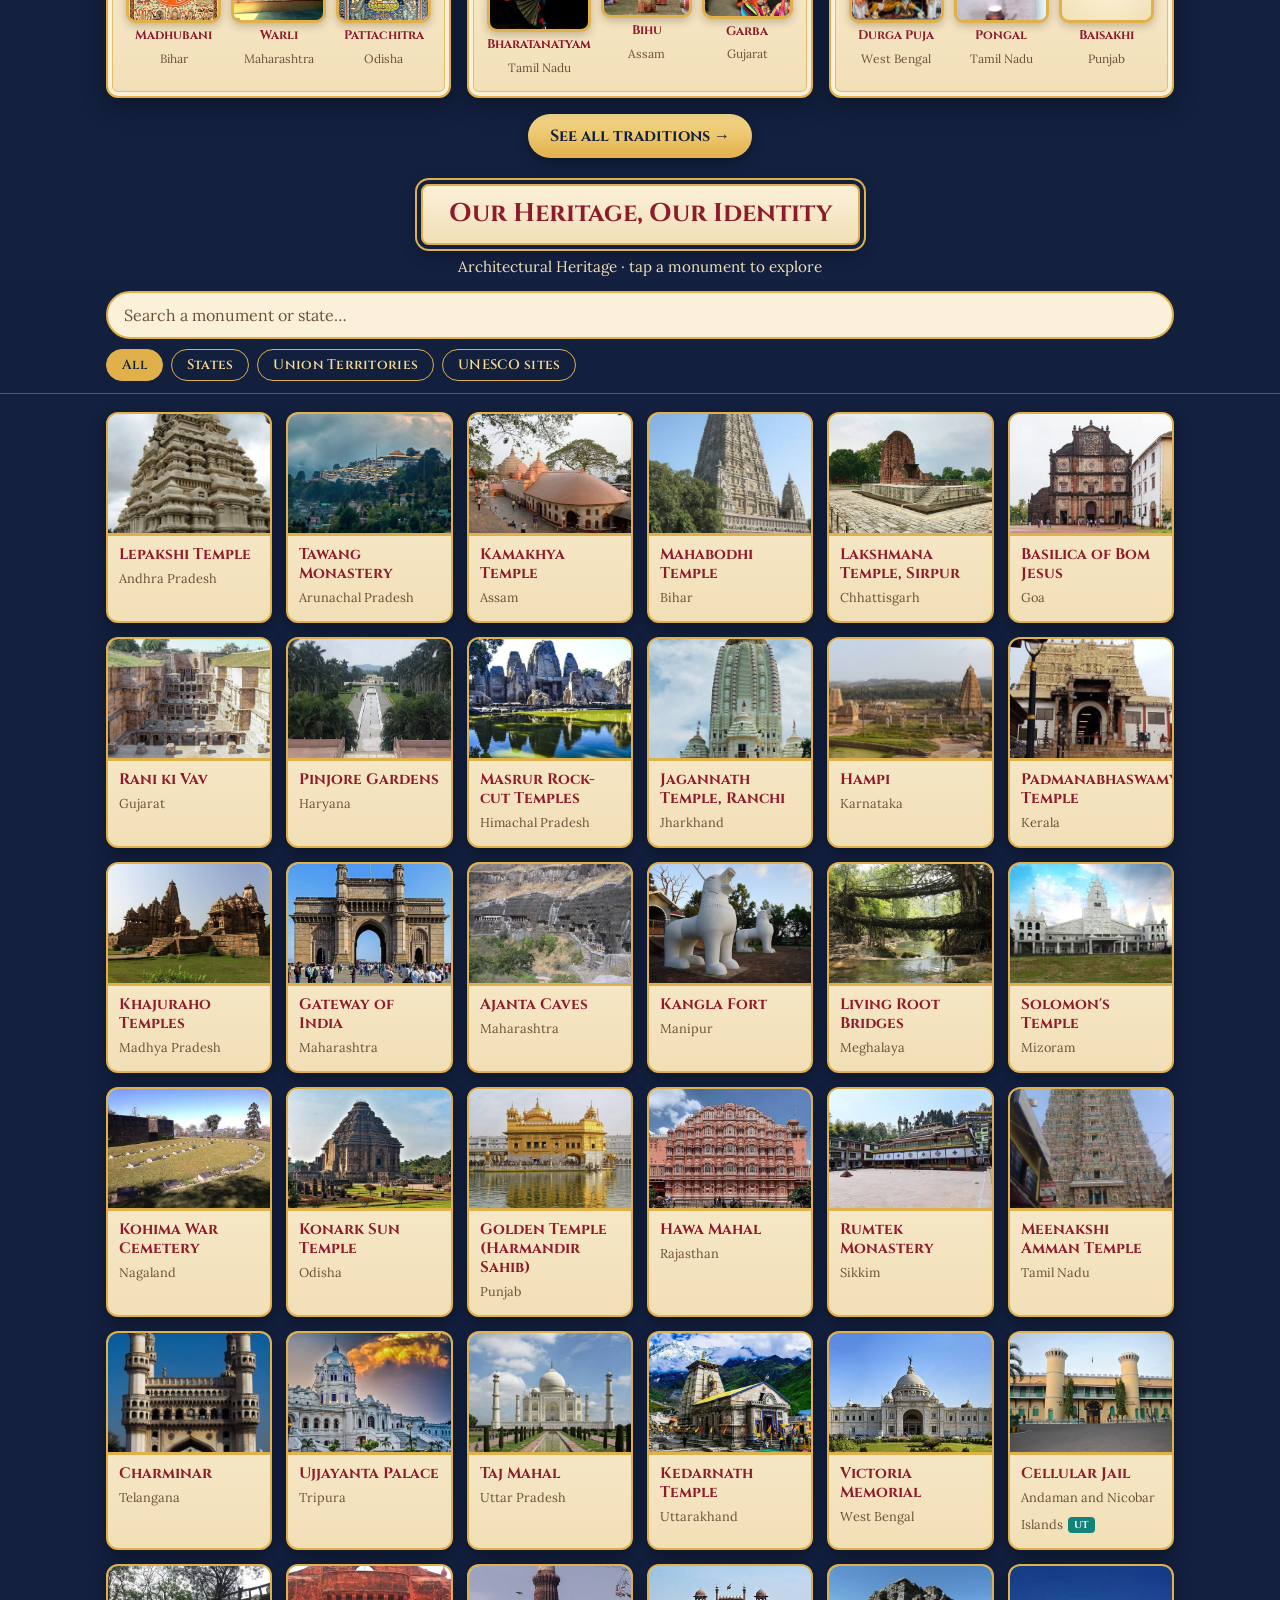
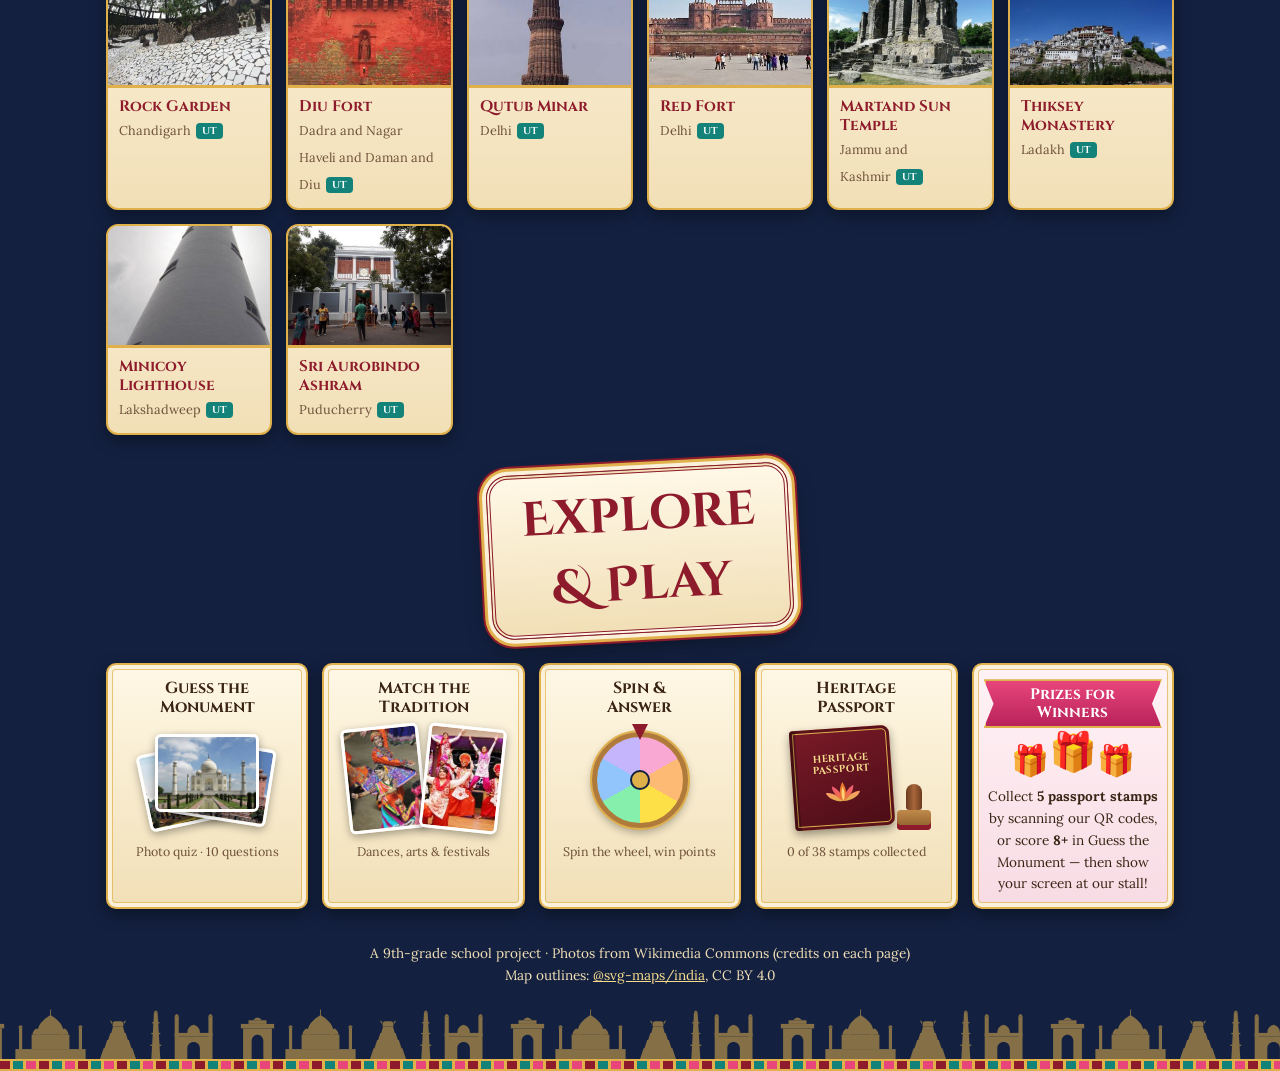
==== commit 5f01a8c8: "Add board-style Explore & Play section to home and play pages Tilted 'Explore & Play' sign, illustra" ====
--- a/index.html
+++ b/index.html
@@ -60,6 +60,7 @@
   <h2 class="plaque" id="monuments">Our Heritage, Our Identity</h2>
   <p class="plaque-sub">Architectural Heritage · tap a monument to explore</p>
 
+  <div class="monument-area">
   <div class="tools">
     <div class="wrap">
       <input id="search" class="search" type="search" placeholder="Search a monument or state…" aria-label="Search monuments">
@@ -73,10 +74,9 @@
   </div>
 
   <main class="wrap" id="list"></main>
-
-  <div class="wrap center" style="margin-top:26px">
-    <a class="btn" href="play.html">🎮 Explore &amp; Play</a>
   </div>
+
+  <section class="wrap play-section" id="play"></section>
 
   <footer>
     <div class="wrap">
@@ -87,6 +87,7 @@
     <div class="band" aria-hidden="true"></div>
   </footer>
 
+  <script src="js/config.js"></script>
   <script src="js/data.js"></script>
   <script src="js/traditions.js"></script>
   <script src="js/tradition-credits.js"></script>
@@ -94,6 +95,7 @@
   <script src="js/common.js"></script>
   <script>
     renderNav("home");
+    renderPlaySection(document.getElementById("play"));
 
     // ---------------- Monument list ----------------
     const list = document.getElementById("list");
--- a/css/style.css
+++ b/css/style.css
@@ -268,24 +268,6 @@
 .mini strong { display: block; font: 700 1rem var(--display); color: var(--maroon); }
 .mini span { font-size: .85rem; color: var(--ink-soft); }
 
-/* ---------- Explore & Play hub ---------- */
-.games { display: grid; gap: 14px; grid-template-columns: repeat(auto-fill, minmax(155px, 1fr)); margin-top: 18px; }
-.game-card {
-  display: flex; flex-direction: column; align-items: center; text-align: center; gap: 6px;
-  text-decoration: none; color: var(--ink); padding: 18px 12px;
-  background: linear-gradient(var(--parchment), var(--parchment-2));
-  border: 2px solid var(--gold); border-radius: var(--radius);
-  box-shadow: inset 0 0 0 4px var(--parchment), inset 0 0 0 5px rgba(224, 176, 75, .7), 0 6px 16px rgba(0, 0, 0, .35);
-}
-.game-card .big { font-size: 2.6rem; line-height: 1; }
-.game-card strong { font: 700 1.05rem/1.2 var(--display); color: var(--maroon); }
-.game-card span { font-size: .85rem; color: var(--ink-soft); }
-.prize-note {
-  margin: 22px auto 0; max-width: 560px; text-align: center; padding: 14px 16px;
-  border: 2px dashed var(--gold); border-radius: var(--radius); color: var(--parchment);
-}
-.prize-note strong { color: var(--gold-light); font-family: var(--display); }
-
 /* ---------- Quiz pieces (shared by games) ---------- */
 .game { max-width: 620px; margin: 0 auto; }
 .scorebar { display: flex; justify-content: space-between; align-items: center; margin: 14px 0 10px; font: 700 .9rem var(--display); color: var(--gold-light); }
@@ -422,6 +404,92 @@
 .trad-three { display: grid; grid-template-columns: repeat(3, 1fr); gap: 10px; }
 .trad-three .trad strong { font-size: .78rem; }
 .trad-three .trad-icon { font-size: 2.4rem; }
+/* ---------- Explore & Play (board style) ---------- */
+.play-section { margin-top: 34px; }
+.play-sign {
+  display: table; margin: 0 auto; padding: 10px 30px 12px; transform: rotate(-3deg);
+  background: linear-gradient(#fff8e6, var(--parchment-2)); border: 4px double var(--maroon); border-radius: 22px;
+  box-shadow: 0 0 0 4px var(--parchment), 0 0 0 7px var(--gold), 0 0 0 9px var(--maroon), 0 10px 24px rgba(0, 0, 0, .45);
+  text-align: center; line-height: 1;
+}
+.play-sign span { display: block; font: 700 clamp(2rem, 9vw, 3rem) var(--fancy); color: var(--maroon); }
+.play-sign span + span { margin-top: 4px; }
+.play-grid { display: grid; gap: 14px; grid-template-columns: repeat(2, 1fr); margin-top: 30px; }
+@media (min-width: 900px) { .play-grid { grid-template-columns: repeat(5, 1fr); } }
+.play-card {
+  display: flex; flex-direction: column; align-items: center; text-align: center; gap: 8px;
+  text-decoration: none; color: var(--ink); padding: 14px 10px 12px;
+  background: linear-gradient(#fff8e6, var(--parchment-2)); border: 2px solid var(--gold); border-radius: 10px;
+  box-shadow: inset 0 0 0 4px var(--parchment), inset 0 0 0 5px rgba(224, 176, 75, .7), 0 6px 16px rgba(0, 0, 0, .4);
+  transition: transform .15s;
+}
+a.play-card:hover, a.play-card:focus-visible { transform: translateY(-3px) rotate(-1deg); }
+.play-card h3 { margin: 0; font: 700 1rem/1.15 var(--display); color: var(--ink); }
+.play-card p { margin: 0; font-size: .78rem; color: var(--ink-soft); }
+.ill { position: relative; width: 100%; height: 110px; }
+/* stacked monument photo cards */
+.ill-guess img {
+  position: absolute; width: 58%; height: auto; aspect-ratio: 4 / 3; object-fit: cover; left: 21%; top: 14px;
+  border: 3px solid #fff; border-radius: 6px; box-shadow: 0 3px 8px rgba(0, 0, 0, .35);
+}
+.ill-guess img:nth-child(1) { transform: rotate(-12deg) translate(-14px, 4px); }
+.ill-guess img:nth-child(2) { transform: rotate(9deg) translate(14px, 2px); }
+.ill-guess img:nth-child(3) { transform: translateY(-4px); }
+/* two tradition cards */
+.ill-match img {
+  position: absolute; width: 44%; height: auto; aspect-ratio: 3 / 4; object-fit: cover; top: 2px;
+  border: 3px solid #fff; border-radius: 6px; box-shadow: 0 3px 8px rgba(0, 0, 0, .35);
+}
+.ill-match img:first-child { left: 6%; transform: rotate(-6deg); }
+.ill-match img:last-child { right: 6%; transform: rotate(6deg); }
+/* mini spinning wheel */
+.mini-wheel {
+  position: absolute; left: 50%; top: 8px; width: 96px; height: 96px; margin-left: -48px; border-radius: 50%;
+  background: conic-gradient(#f9a8d4 0 60deg, #fdba74 0 120deg, #fde047 0 180deg, #86efac 0 240deg, #93c5fd 0 300deg, #c4b5fd 0);
+  border: 5px solid #b07a3a; box-shadow: 0 0 0 2px var(--gold), 0 4px 10px rgba(0, 0, 0, .35);
+  animation: slowspin 12s linear infinite;
+}
+.mini-wheel::after { content: ""; position: absolute; inset: 38%; border-radius: 50%; background: var(--gold); border: 2px solid var(--navy); }
+.ill-spin i {
+  position: absolute; left: 50%; top: 0; margin-left: -8px; width: 0; height: 0;
+  border-left: 8px solid transparent; border-right: 8px solid transparent; border-top: 16px solid var(--maroon);
+}
+@keyframes slowspin { to { transform: rotate(360deg); } }
+/* passport book + rubber stamp */
+.ill-pass .book {
+  position: absolute; left: 14%; top: 4px; width: 56%; height: 100px; transform: rotate(-4deg);
+  background: linear-gradient(160deg, #7a1a28, #4a0d16); border-radius: 4px 8px 8px 4px;
+  box-shadow: inset 6px 0 0 rgba(0, 0, 0, .25), inset 0 0 0 3px #5a111c, inset 0 0 0 4px var(--gold), 0 4px 10px rgba(0, 0, 0, .4);
+  display: flex; flex-direction: column; align-items: center; justify-content: center; gap: 6px;
+}
+.ill-pass .book b { font: 700 .62rem/1.1 var(--display); color: var(--gold-light); letter-spacing: .04em; text-transform: uppercase; }
+.ill-pass .book img { width: 36px; height: auto; }
+.ill-pass .rubber { position: absolute; right: 8%; bottom: 4px; width: 34px; height: 46px; }
+.ill-pass .rubber::before {
+  content: ""; position: absolute; left: 9px; top: 0; width: 16px; height: 26px; border-radius: 8px 8px 3px 3px;
+  background: linear-gradient(90deg, #6b3b1f, #a8673a, #6b3b1f);
+}
+.ill-pass .rubber span {
+  position: absolute; left: 0; bottom: 0; width: 34px; height: 20px; border-radius: 4px;
+  background: linear-gradient(#c08a4a, #8a5a2b); box-shadow: inset 0 -5px 0 #8e1b2b;
+}
+/* prizes */
+.prize-card { grid-column: 1 / -1; background: linear-gradient(#fff3f6, #f8dbe4); }
+@media (min-width: 900px) { .prize-card { grid-column: auto; } }
+.prize-card h3 span {
+  display: inline-block; padding: 5px 18px; color: #fff; font-size: .95rem;
+  background: linear-gradient(#e8457a, #b8235a); border: 2px solid var(--gold);
+  clip-path: polygon(0 0, 100% 0, calc(100% - 10px) 50%, 100% 100%, 0 100%, 10px 50%);
+}
+.gifts { font-size: 2.6rem; line-height: 1.1; letter-spacing: .1em; white-space: nowrap; }
+.gifts span { display: inline-block; font-size: 3.2rem; transform: translateY(-6px); }
+@media (min-width: 900px) {
+  .gifts { font-size: 1.9rem; letter-spacing: 0; }
+  .gifts span { font-size: 2.4rem; }
+  .prize-card p { font-size: .8rem; }
+}
+.prize-card p { font-size: .85rem; color: var(--ink); }
+
 @media (max-width: 420px) {
   .mainnav { gap: 4px; padding: 10px 6px 0; }
   .mainnav a { padding: 5px 8px; font-size: .66rem; }
@@ -433,4 +501,6 @@
   .card { transition: none; }
   .wheel { transition-duration: .01s; }
   .tile.shake { animation: none; }
-}
+  .mini-wheel { animation: none; }
+  a.play-card { transition: none; }
+}
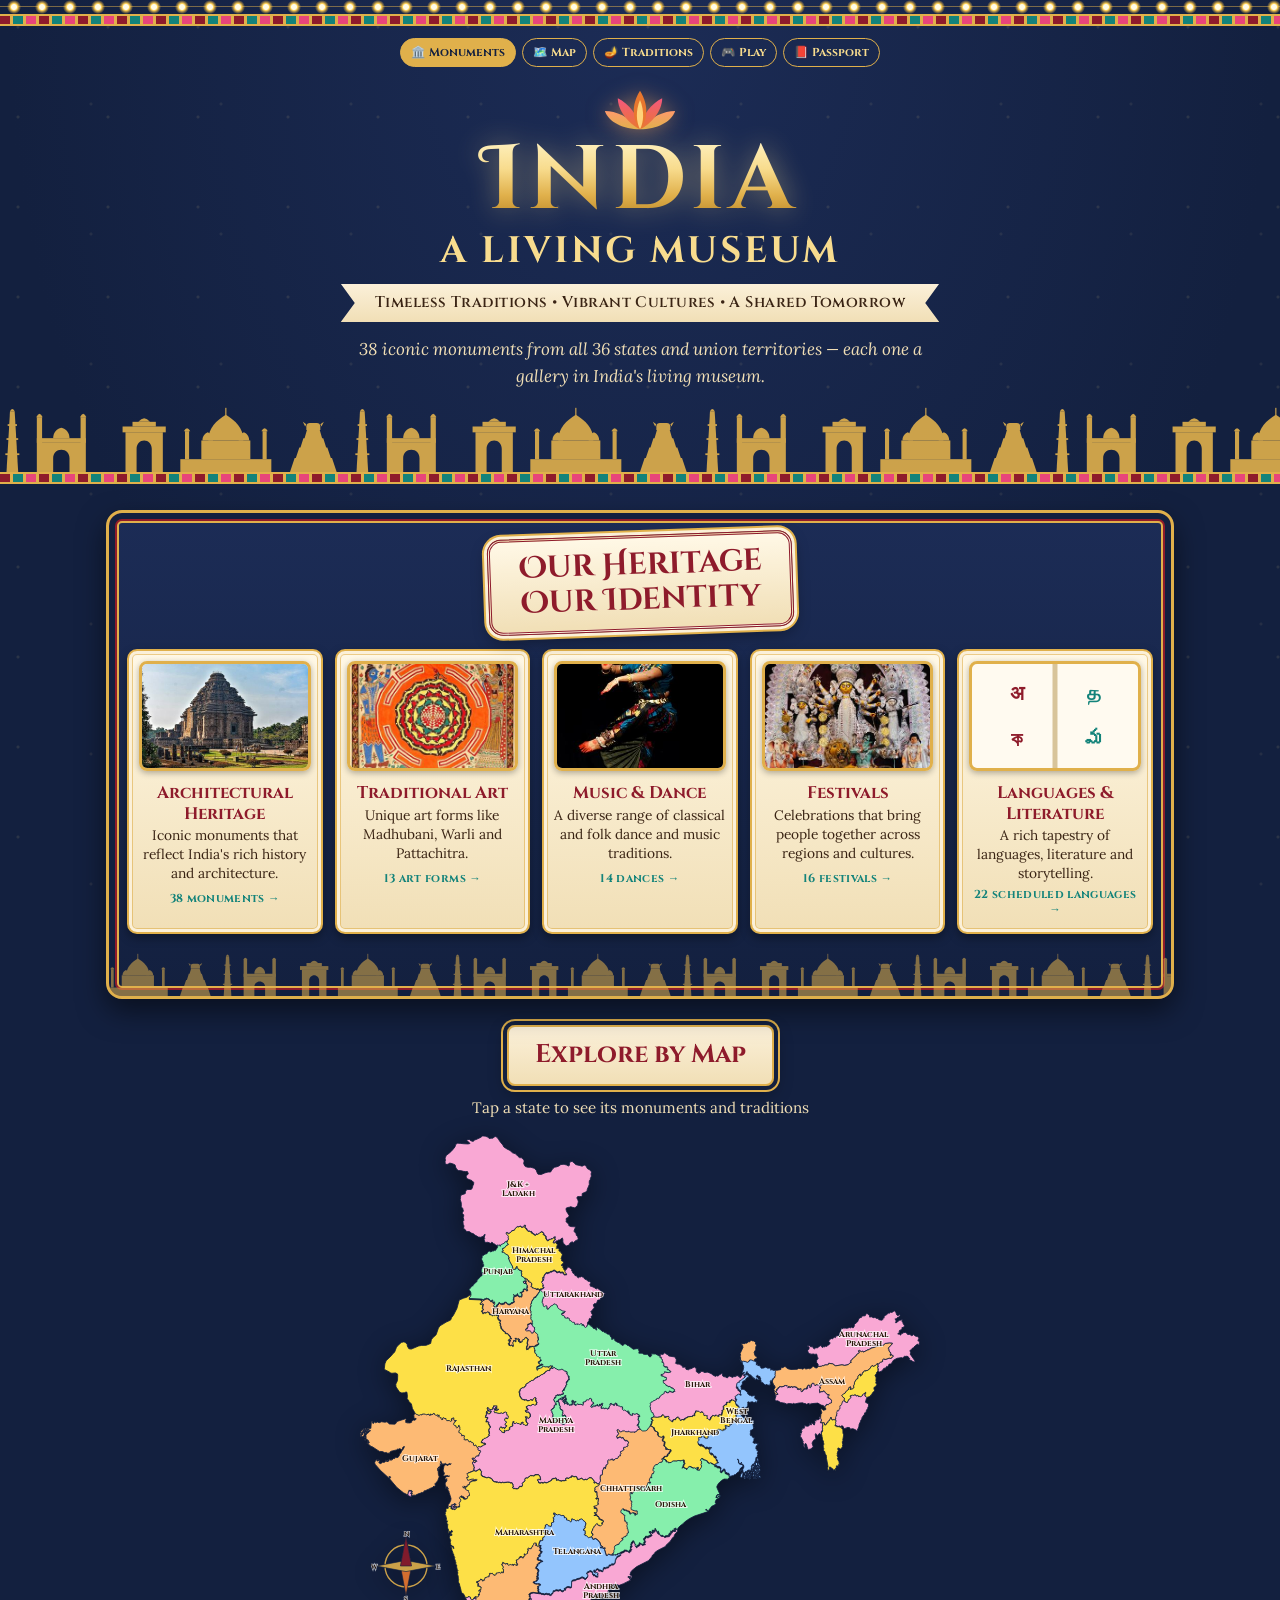
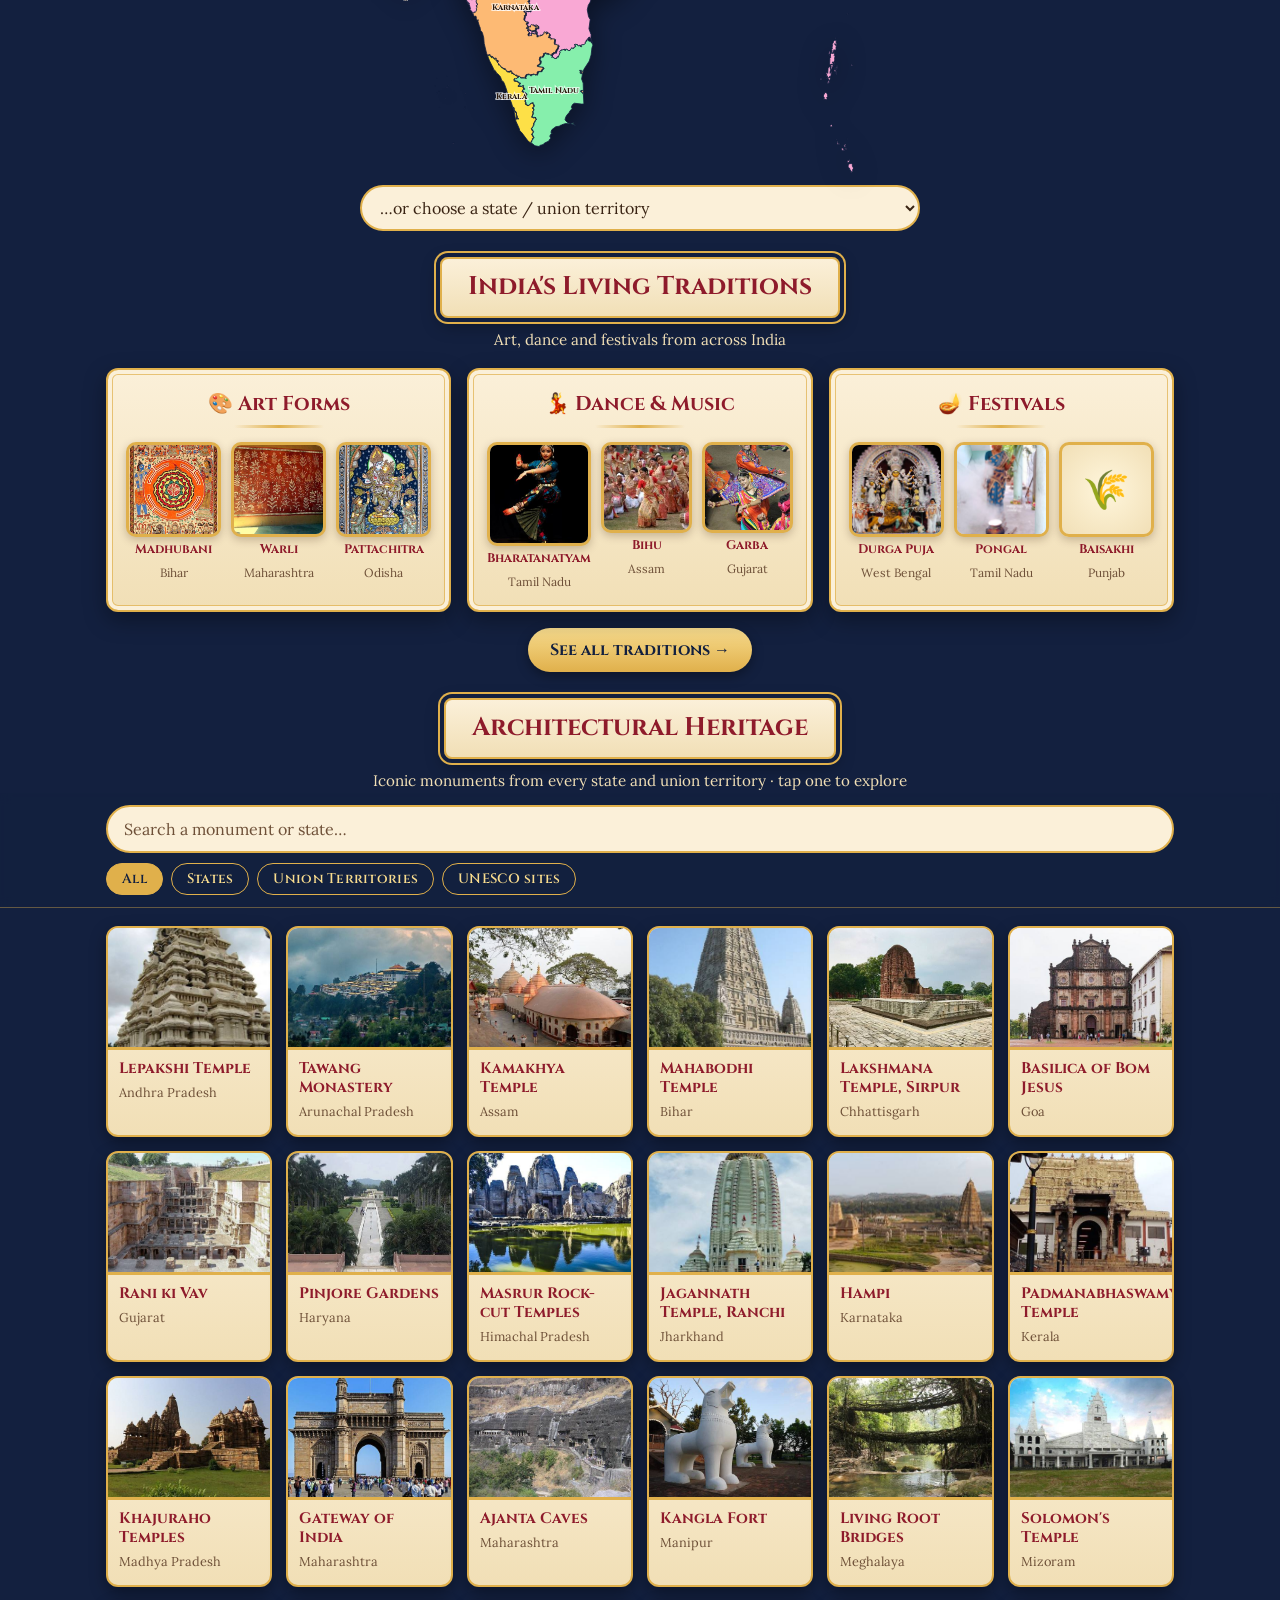
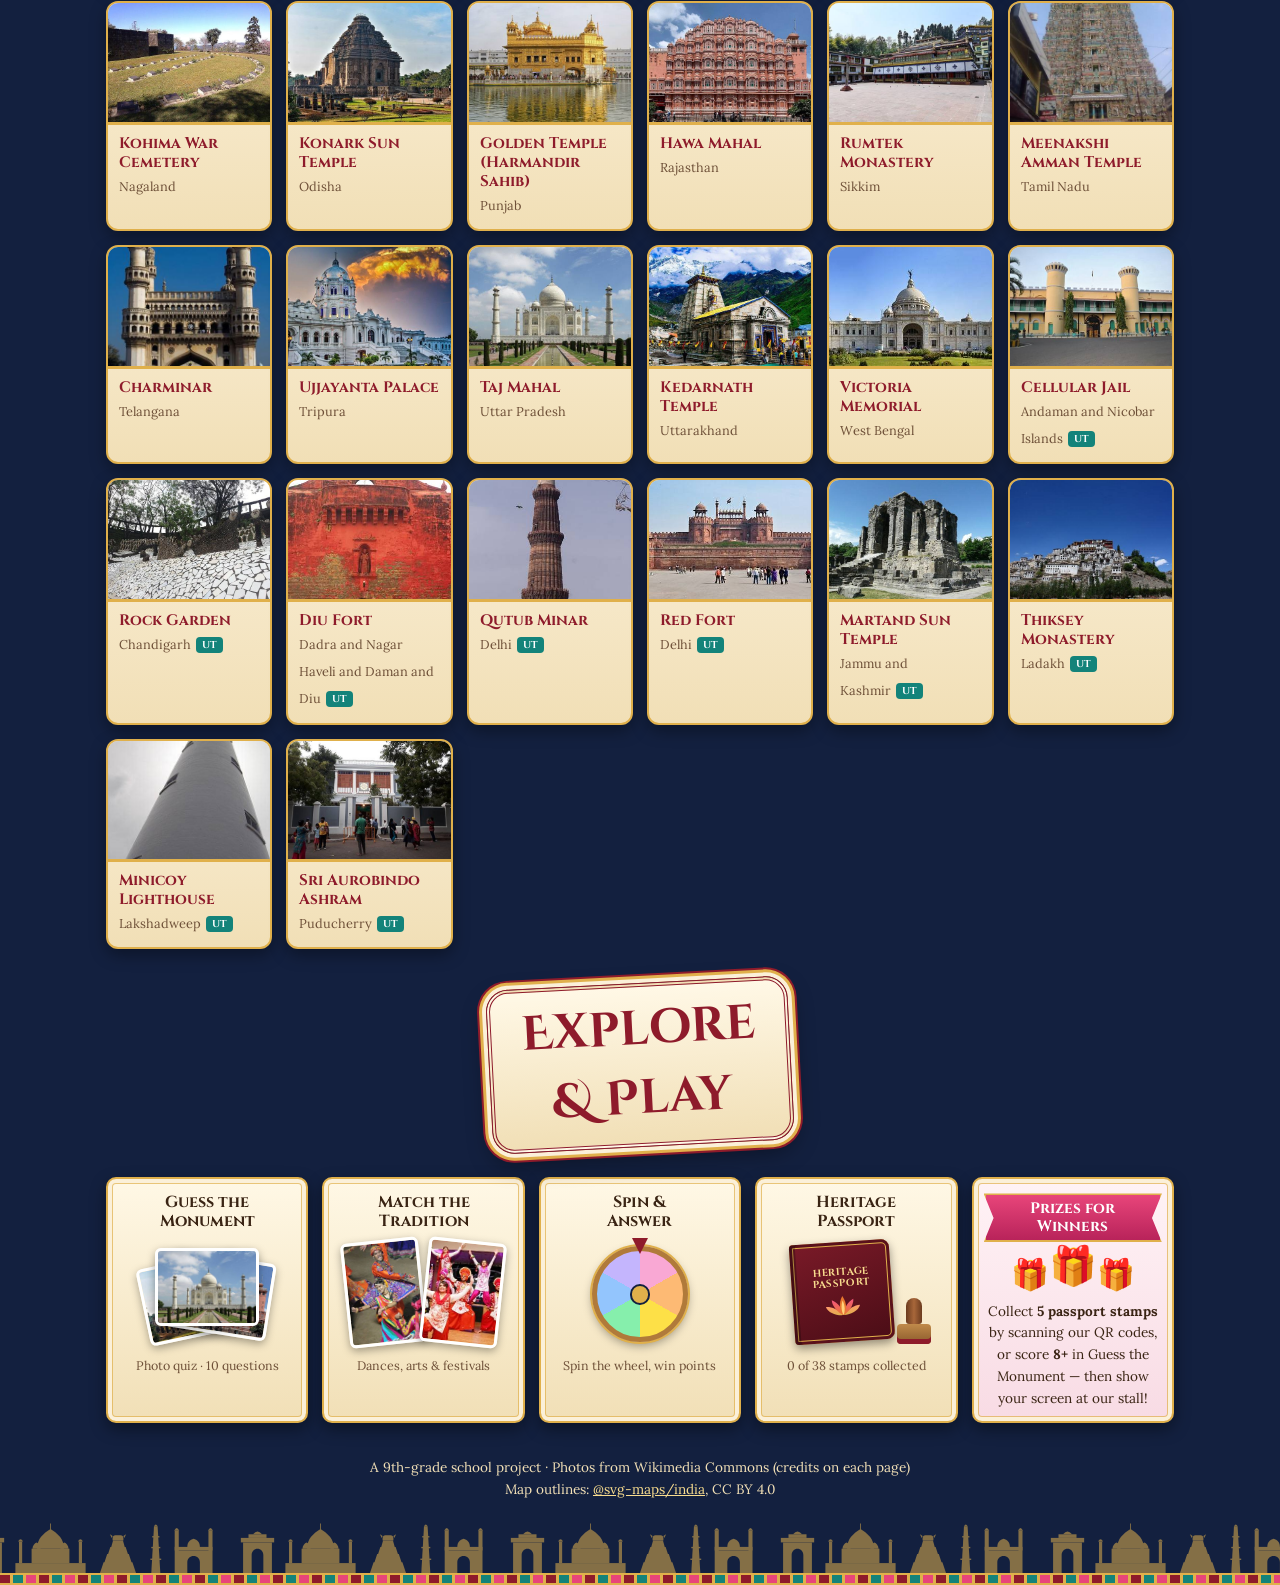
==== commit 0c520d9f: "Add board-style 'Our Heritage, Our Identity' panel to the home page Five illustrated rows (Architect" ====
--- a/index.html
+++ b/index.html
@@ -27,6 +27,46 @@
   </header>
   <div class="band" aria-hidden="true"></div>
 
+  <!-- ===== Our Heritage, Our Identity (left panel of the exhibition board) ===== -->
+  <section class="wrap" id="heritage">
+    <div class="heritage-board">
+      <h2 class="board-title">Our Heritage<br>Our Identity</h2>
+      <div class="heritage-list">
+        <a class="heritage-row" href="#monuments">
+          <img src="images/thumbs/konark-sun-temple.jpg" alt="" width="480" height="360">
+          <div><h3>Architectural Heritage</h3>
+            <p>Iconic monuments that reflect India's rich history and architecture.</p>
+            <span class="count" id="c-mon"></span></div>
+        </a>
+        <a class="heritage-row" href="traditions.html#art">
+          <img src="images/traditions/thumbs/madhubani.jpg" alt="" width="480" height="360">
+          <div><h3>Traditional Art</h3>
+            <p>Unique art forms like Madhubani, Warli and Pattachitra.</p>
+            <span class="count" id="c-art"></span></div>
+        </a>
+        <a class="heritage-row" href="traditions.html#dance">
+          <img src="images/traditions/thumbs/bharatanatyam.jpg" alt="" width="480" height="360">
+          <div><h3>Music &amp; Dance</h3>
+            <p>A diverse range of classical and folk dance and music traditions.</p>
+            <span class="count" id="c-dance"></span></div>
+        </a>
+        <a class="heritage-row" href="traditions.html#festivals">
+          <img src="images/traditions/thumbs/durga-puja.jpg" alt="" width="480" height="360">
+          <div><h3>Festivals</h3>
+            <p>Celebrations that bring people together across regions and cultures.</p>
+            <span class="count" id="c-fest"></span></div>
+        </a>
+        <a class="heritage-row" href="traditions.html#languages">
+          <div class="book-art" aria-hidden="true"><span lang="hi">अ</span><span lang="ta">த</span><span lang="bn">ক</span><span lang="te">మ</span></div>
+          <div><h3>Languages &amp; Literature</h3>
+            <p>A rich tapestry of languages, literature and storytelling.</p>
+            <span class="count">22 scheduled languages →</span></div>
+        </a>
+      </div>
+      <div class="skyline board-skyline" aria-hidden="true"></div>
+    </div>
+  </section>
+
   <!-- ===== Map ===== -->
   <section class="wrap" id="map">
     <h2 class="plaque">Explore by Map</h2>
@@ -57,8 +97,8 @@
   </section>
 
   <!-- ===== Monument list ===== -->
-  <h2 class="plaque" id="monuments">Our Heritage, Our Identity</h2>
-  <p class="plaque-sub">Architectural Heritage · tap a monument to explore</p>
+  <h2 class="plaque" id="monuments">Architectural Heritage</h2>
+  <p class="plaque-sub">Iconic monuments from every state and union territory · tap one to explore</p>
 
   <div class="monument-area">
   <div class="tools">
@@ -96,6 +136,13 @@
   <script>
     renderNav("home");
     renderPlaySection(document.getElementById("play"));
+
+    // live counts on the "Our Heritage, Our Identity" panel
+    const kindCount = k => TRADITIONS.filter(t => t.kind === k).length;
+    document.getElementById("c-mon").textContent = `${MONUMENTS.length} monuments →`;
+    document.getElementById("c-art").textContent = `${kindCount("Art & Craft")} art forms →`;
+    document.getElementById("c-dance").textContent = `${kindCount("Dance")} dances →`;
+    document.getElementById("c-fest").textContent = `${kindCount("Festival")} festivals →`;
 
     // ---------------- Monument list ----------------
     const list = document.getElementById("list");
--- a/css/style.css
+++ b/css/style.css
@@ -404,6 +404,52 @@
 .trad-three { display: grid; grid-template-columns: repeat(3, 1fr); gap: 10px; }
 .trad-three .trad strong { font-size: .78rem; }
 .trad-three .trad-icon { font-size: 2.4rem; }
+/* ---------- Our Heritage, Our Identity (board's left panel) ---------- */
+#heritage { margin-top: 26px; }
+.heritage-board {
+  position: relative; max-width: 760px; margin: 0 auto; padding: 22px 14px 0; overflow: hidden;
+  background: linear-gradient(var(--navy-2), var(--navy));
+  border: 3px solid var(--gold); border-radius: 16px;
+  box-shadow: inset 0 0 0 6px var(--navy), inset 0 0 0 8px var(--maroon), inset 0 0 0 10px var(--gold), 0 12px 28px rgba(0, 0, 0, .5);
+}
+.board-title {
+  display: table; margin: 0 auto 18px; padding: 10px 28px; transform: rotate(-2deg); text-align: center;
+  font: 700 clamp(1.4rem, 6vw, 1.9rem)/1.15 var(--fancy); color: var(--maroon);
+  background: linear-gradient(#fff8e6, var(--parchment-2)); border: 3px double var(--maroon); border-radius: 14px;
+  box-shadow: 0 0 0 3px var(--parchment), 0 0 0 5px var(--gold), 0 6px 16px rgba(0, 0, 0, .4);
+}
+.heritage-list { display: grid; gap: 12px; padding: 0 4px; }
+.heritage-row {
+  display: flex; gap: 12px; align-items: center; text-decoration: none; color: var(--ink);
+  padding: 10px; border-radius: 10px;
+  background: linear-gradient(#fff8e6, var(--parchment-2)); border: 2px solid var(--gold);
+  box-shadow: inset 0 0 0 3px var(--parchment), inset 0 0 0 4px rgba(224, 176, 75, .6), 0 4px 10px rgba(0, 0, 0, .35);
+  transition: transform .15s;
+}
+.heritage-row:hover, .heritage-row:focus-visible { transform: translateX(4px); }
+.heritage-row > img, .book-art {
+  flex: none; width: 104px; height: 84px; object-fit: cover; border-radius: 8px;
+  border: 3px solid var(--gold); box-shadow: 0 2px 6px rgba(0, 0, 0, .3);
+}
+.heritage-row h3 { margin: 0 0 2px; font: 700 1.05rem/1.2 var(--display); color: var(--maroon); }
+.heritage-row p { margin: 0; font-size: .86rem; line-height: 1.4; }
+.heritage-row .count { display: inline-block; margin-top: 4px; font: 700 .72rem var(--display); color: var(--teal); letter-spacing: .03em; }
+/* open-book tile for Languages & Literature */
+.book-art {
+  display: grid; grid-template-columns: 1fr 1fr; place-items: center; padding: 6px;
+  background: linear-gradient(90deg, #fffaf0 0 48%, #d8c49a 49% 51%, #fffaf0 52%);
+  font: 700 1.25rem/1 "Noto Sans", "Nirmala UI", system-ui, sans-serif; color: var(--maroon);
+}
+.book-art span:nth-child(even) { color: var(--teal); }
+.board-skyline { margin: 16px -14px 0; height: 46px; opacity: .55; }
+@media (min-width: 900px) {
+  .heritage-board { max-width: 1100px; }
+  .heritage-list { grid-template-columns: repeat(5, 1fr); }
+  .heritage-row { flex-direction: column; text-align: center; }
+  .heritage-row > img, .book-art { width: 100%; height: 110px; }
+  .heritage-row:hover, .heritage-row:focus-visible { transform: translateY(-3px); }
+}
+
 /* ---------- Explore & Play (board style) ---------- */
 .play-section { margin-top: 34px; }
 .play-sign {
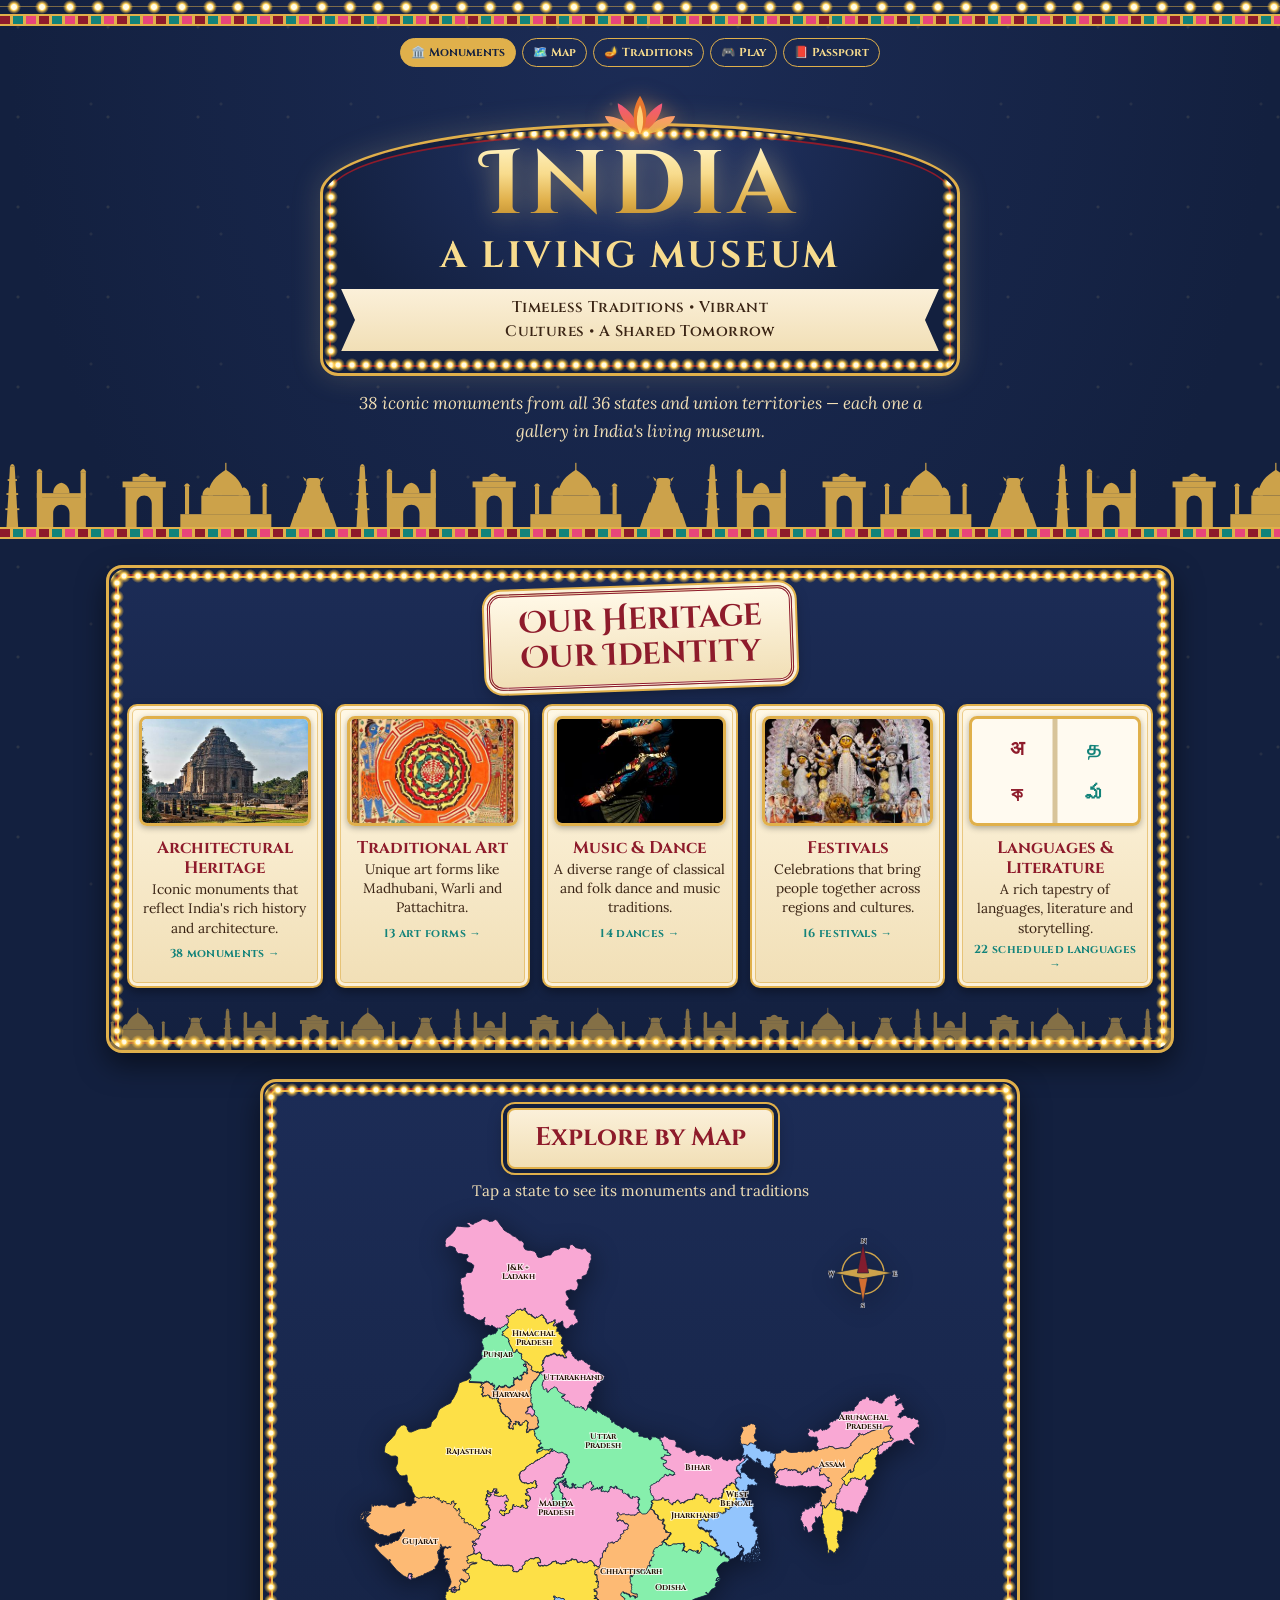
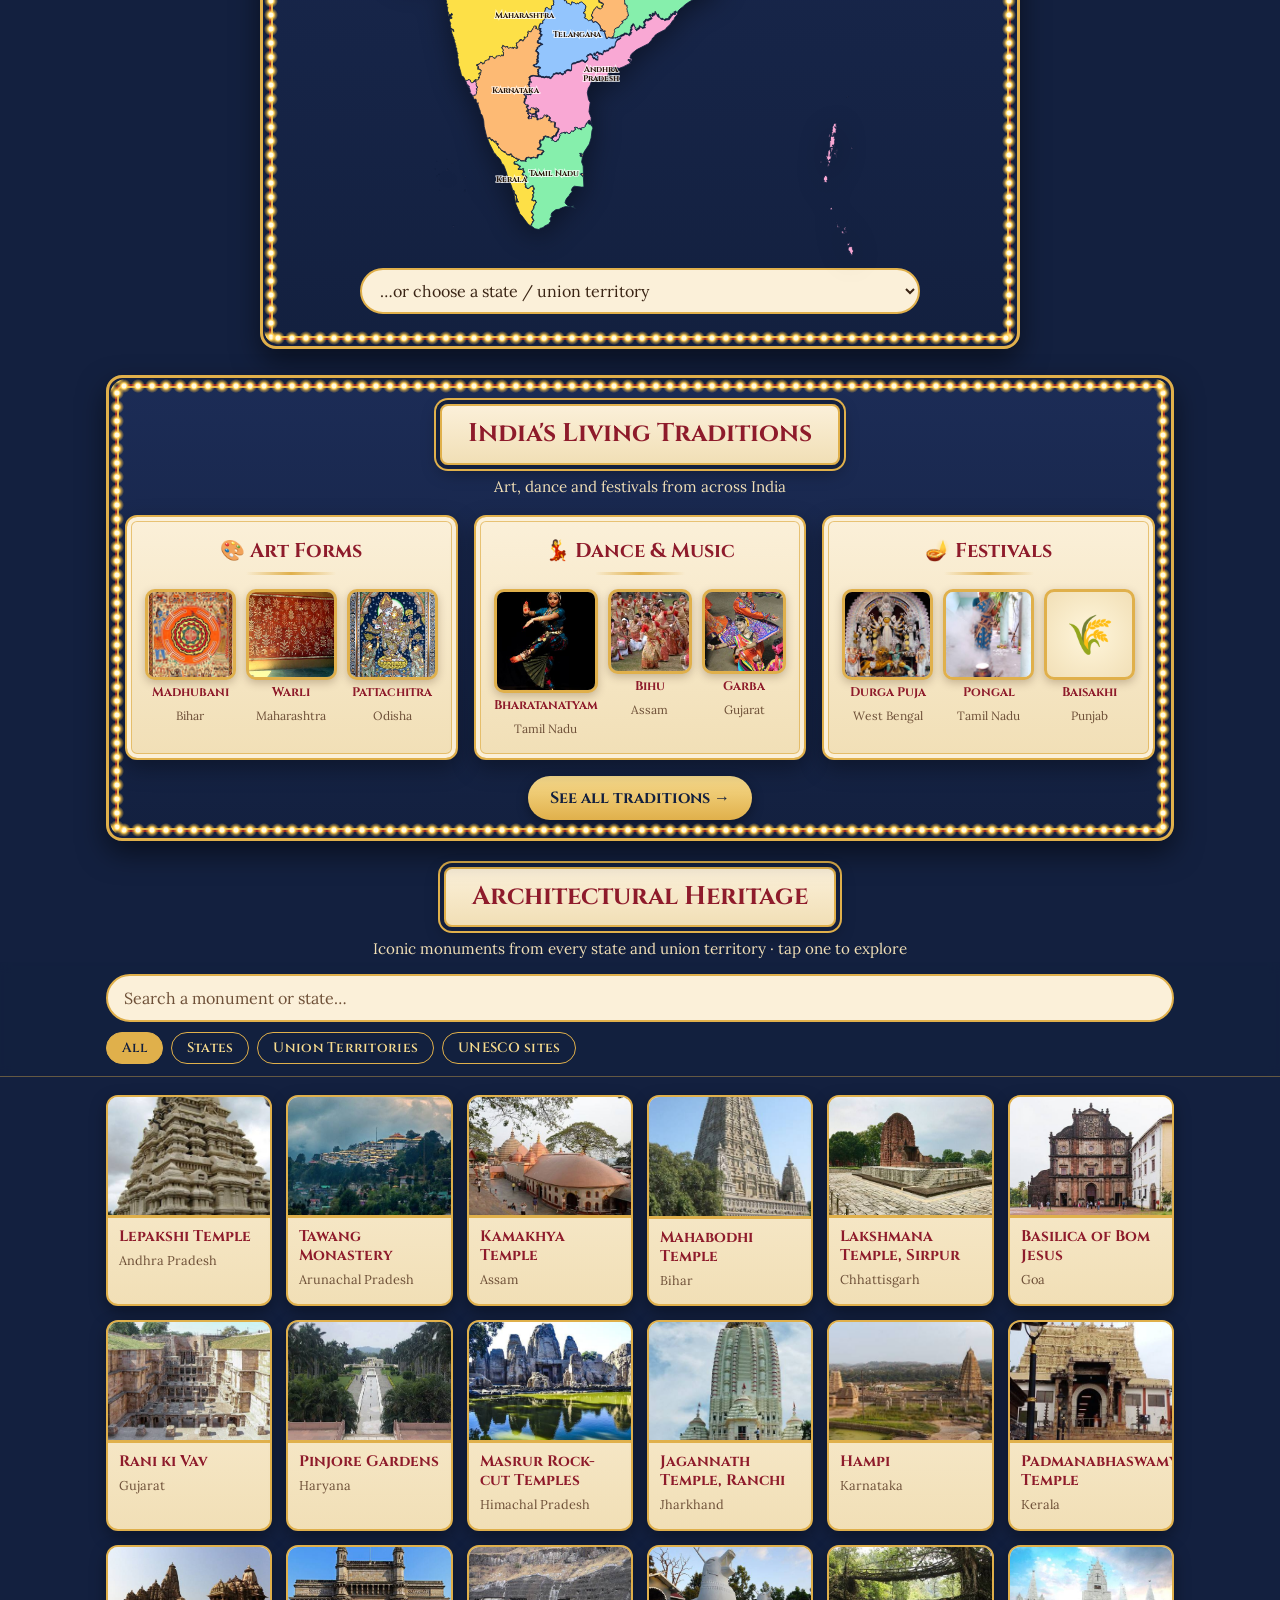
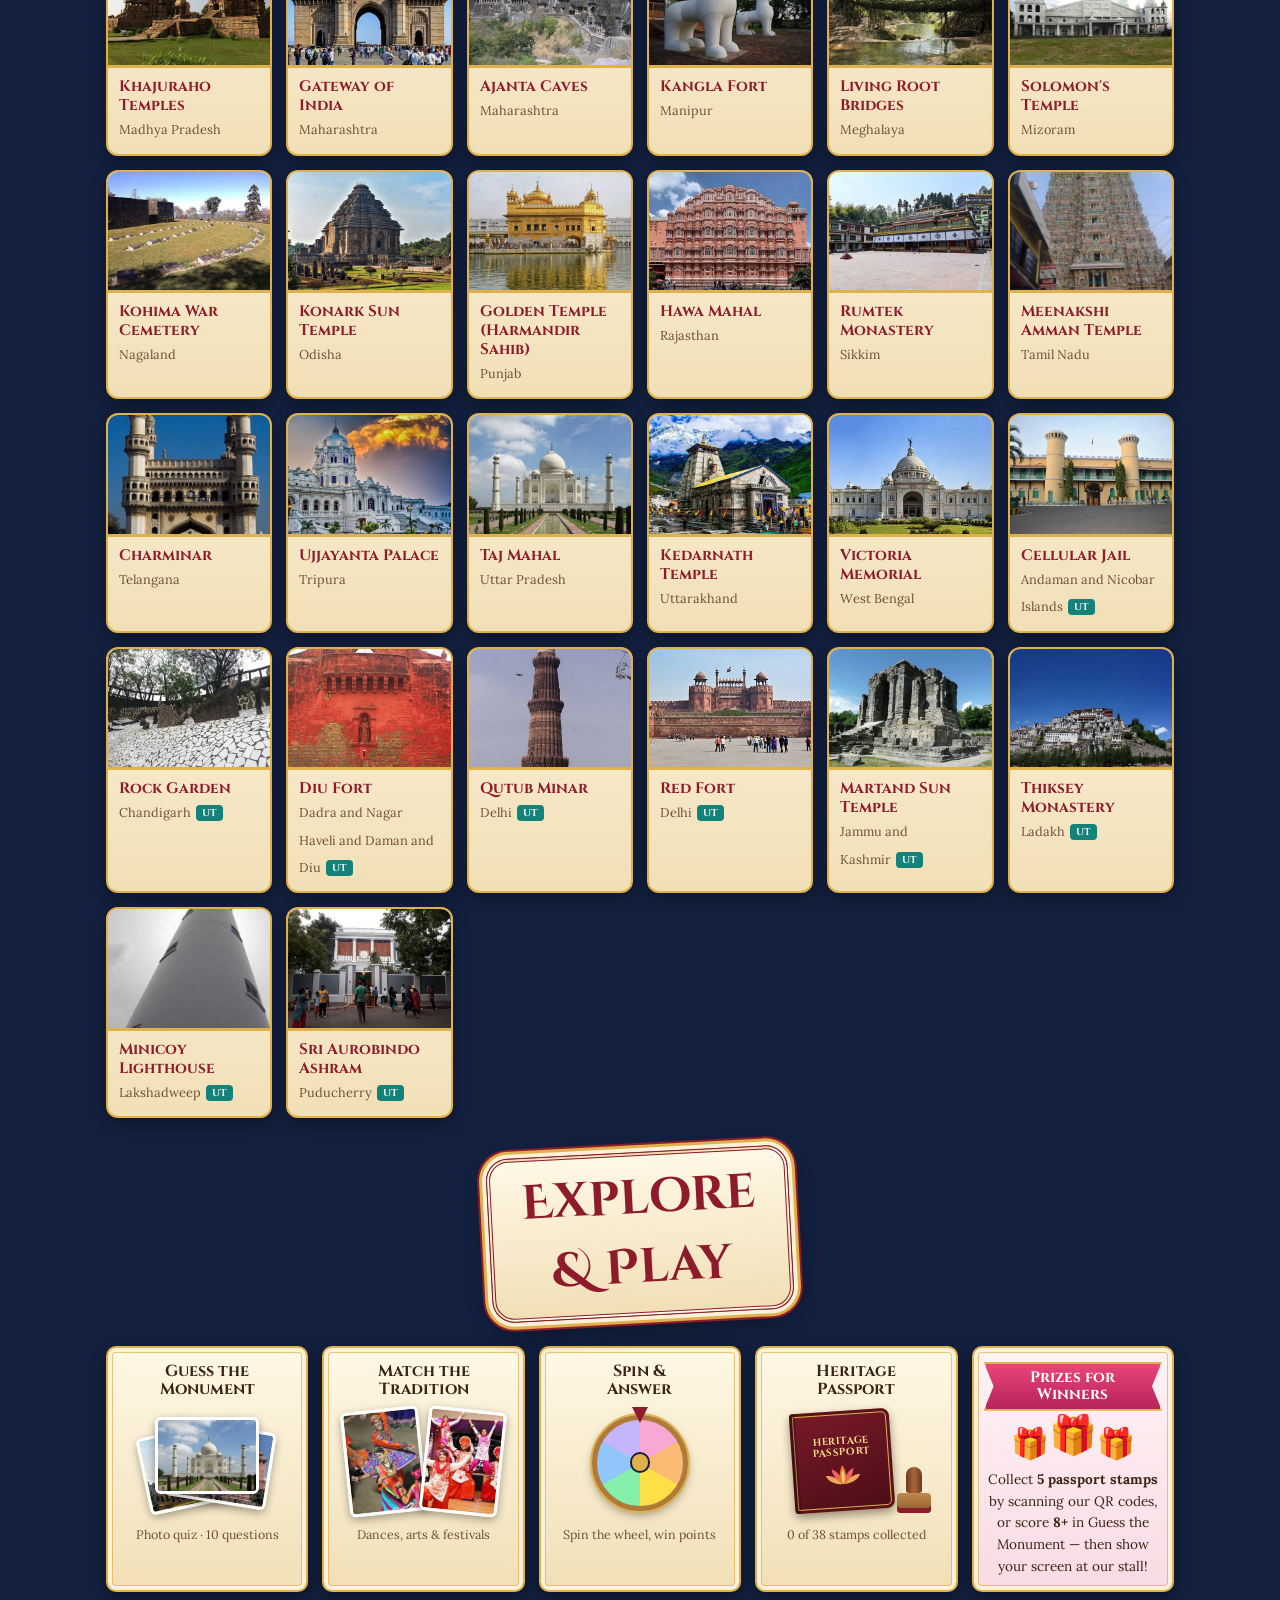
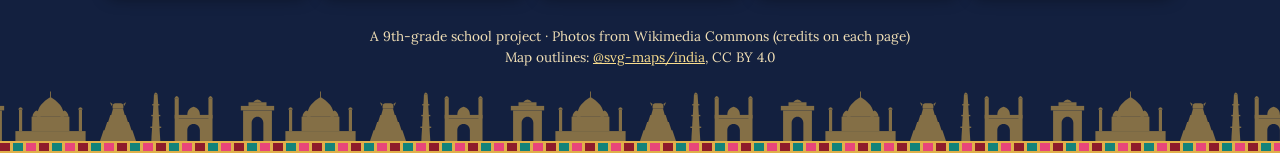
==== commit 8b41e6d1: "Add twinkling festive light borders like the exhibition board Reusable .lit class draws two alternat" ====
--- a/index.html
+++ b/index.html
@@ -18,9 +18,11 @@
 
   <header class="hero">
     <div class="wrap">
-      <img class="lotus" src="images/lotus.svg" alt="" width="80" height="48">
-      <h1><span class="india">India</span><span class="museum">A Living Museum</span></h1>
-      <div class="ribbon">Timeless Traditions • Vibrant Cultures •&nbsp;A&nbsp;Shared&nbsp;Tomorrow</div>
+      <div class="title-arch lit">
+        <img class="lotus" src="images/lotus.svg" alt="" width="80" height="48">
+        <h1><span class="india">India</span><span class="museum">A Living Museum</span></h1>
+        <div class="ribbon">Timeless Traditions • Vibrant Cultures •&nbsp;A&nbsp;Shared&nbsp;Tomorrow</div>
+      </div>
       <p class="intro" id="intro">One famous monument from every state and union territory.</p>
     </div>
     <div class="skyline" aria-hidden="true"></div>
@@ -29,7 +31,7 @@
 
   <!-- ===== Our Heritage, Our Identity (left panel of the exhibition board) ===== -->
   <section class="wrap" id="heritage">
-    <div class="heritage-board">
+    <div class="heritage-board lit">
       <h2 class="board-title">Our Heritage<br>Our Identity</h2>
       <div class="heritage-list">
         <a class="heritage-row" href="#monuments">
@@ -69,6 +71,7 @@
 
   <!-- ===== Map ===== -->
   <section class="wrap" id="map">
+   <div class="board-frame lit">
     <h2 class="plaque">Explore by Map</h2>
     <p class="plaque-sub">Tap a state to see its monuments and traditions</p>
     <div class="map-box">
@@ -86,14 +89,17 @@
       <option value="">…or choose a state / union territory</option>
     </select>
     <div class="map-info" id="info" aria-live="polite"></div>
+   </div>
   </section>
 
   <!-- ===== Living traditions preview (same picks as the exhibition board) ===== -->
   <section class="wrap" id="traditions">
+   <div class="board-frame lit">
     <h2 class="plaque">India's Living Traditions</h2>
     <p class="plaque-sub">Art, dance and festivals from across India</p>
     <div class="trad-preview" id="trad-preview"></div>
     <div class="center" style="margin-top:16px"><a class="btn" href="traditions.html">See all traditions →</a></div>
+   </div>
   </section>
 
   <!-- ===== Monument list ===== -->
--- a/css/style.css
+++ b/css/style.css
@@ -258,7 +258,7 @@
   font: 700 9px var(--display); fill: #2b1a0c; text-anchor: middle; pointer-events: none;
   paint-order: stroke; stroke: rgba(255, 255, 255, .7); stroke-width: 2.2px;
 }
-.compass { position: absolute; left: 2%; bottom: 27%; width: 15%; max-width: 70px; opacity: .9; pointer-events: none; }
+.compass { position: absolute; right: 4%; top: 3%; width: 15%; max-width: 70px; opacity: .9; pointer-events: none; }
 .map-pick { display: block; width: 100%; max-width: 560px; margin: 12px auto 0; padding: 10px 14px; border-radius: 999px; border: 2px solid var(--gold); background: var(--parchment); color: var(--ink); font: 1rem var(--body); }
 .map-info { max-width: 560px; margin: 14px auto 0; }
 .map-info .panel { margin: 0; }
@@ -404,6 +404,45 @@
 .trad-three { display: grid; grid-template-columns: repeat(3, 1fr); gap: 10px; }
 .trad-three .trad strong { font-size: .78rem; }
 .trad-three .trad-icon { font-size: 2.4rem; }
+/* ---------- Festive light borders (like the fairy lights on the board) ----------
+   Add class="lit" to any framed box. Two sets of bulbs twinkle in turn. */
+.lit { position: relative; }
+.lit::before, .lit::after {
+  content: ""; position: absolute; inset: 1px; pointer-events: none; z-index: 2; border-radius: inherit;
+  --bulb: radial-gradient(circle, #fffbe6 0 2px, #ffd45c 3px, rgba(255, 196, 64, .55) 4.5px, rgba(255, 196, 64, 0) 7px);
+  background:
+    var(--bulb) 0 0 / 28px 14px repeat-x,
+    var(--bulb) 0 100% / 28px 14px repeat-x,
+    var(--bulb) 0 0 / 14px 28px repeat-y,
+    var(--bulb) 100% 0 / 14px 28px repeat-y;
+  animation: bulbs 1.6s ease-in-out infinite alternate;
+}
+.lit::after {
+  background-position: 14px 0, 14px 100%, 0 14px, 100% 14px;   /* the in-between bulbs */
+  animation-delay: -1.6s;
+}
+@keyframes bulbs { from { opacity: .35; } to { opacity: 1; } }
+
+/* framed navy panel shared by the board-style sections */
+.board-frame {
+  max-width: 760px; margin: 0 auto; padding: 22px 16px 18px;
+  background: linear-gradient(var(--navy-2), var(--navy));
+  border: 3px solid var(--gold); border-radius: 16px;
+  box-shadow: inset 0 0 0 6px var(--navy), inset 0 0 0 8px var(--maroon), inset 0 0 0 10px var(--gold), 0 12px 28px rgba(0, 0, 0, .5);
+}
+.board-frame > .plaque:first-child { margin-top: 4px; }
+#map, #traditions { margin-top: 26px; }
+@media (min-width: 900px) { #traditions .board-frame { max-width: 1100px; } }
+
+/* title arch at the top, like the board's arched header */
+.title-arch {
+  max-width: 640px; margin: 34px auto 0; padding: 30px 18px 22px;
+  background: radial-gradient(ellipse at top, #24366a, var(--navy) 75%);
+  border: 3px solid var(--gold); border-radius: 50% 50% 18px 18px / 70px 70px 18px 18px;
+  box-shadow: inset 0 0 0 6px var(--navy), inset 0 0 0 8px var(--maroon), 0 0 30px rgba(248, 220, 142, .18);
+}
+.title-arch .lotus { margin-top: -62px; }
+
 /* ---------- Our Heritage, Our Identity (board's left panel) ---------- */
 #heritage { margin-top: 26px; }
 .heritage-board {
@@ -548,5 +587,6 @@
   .wheel { transition-duration: .01s; }
   .tile.shake { animation: none; }
   .mini-wheel { animation: none; }
+  .lit::before, .lit::after { animation: none; }
   a.play-card { transition: none; }
 }
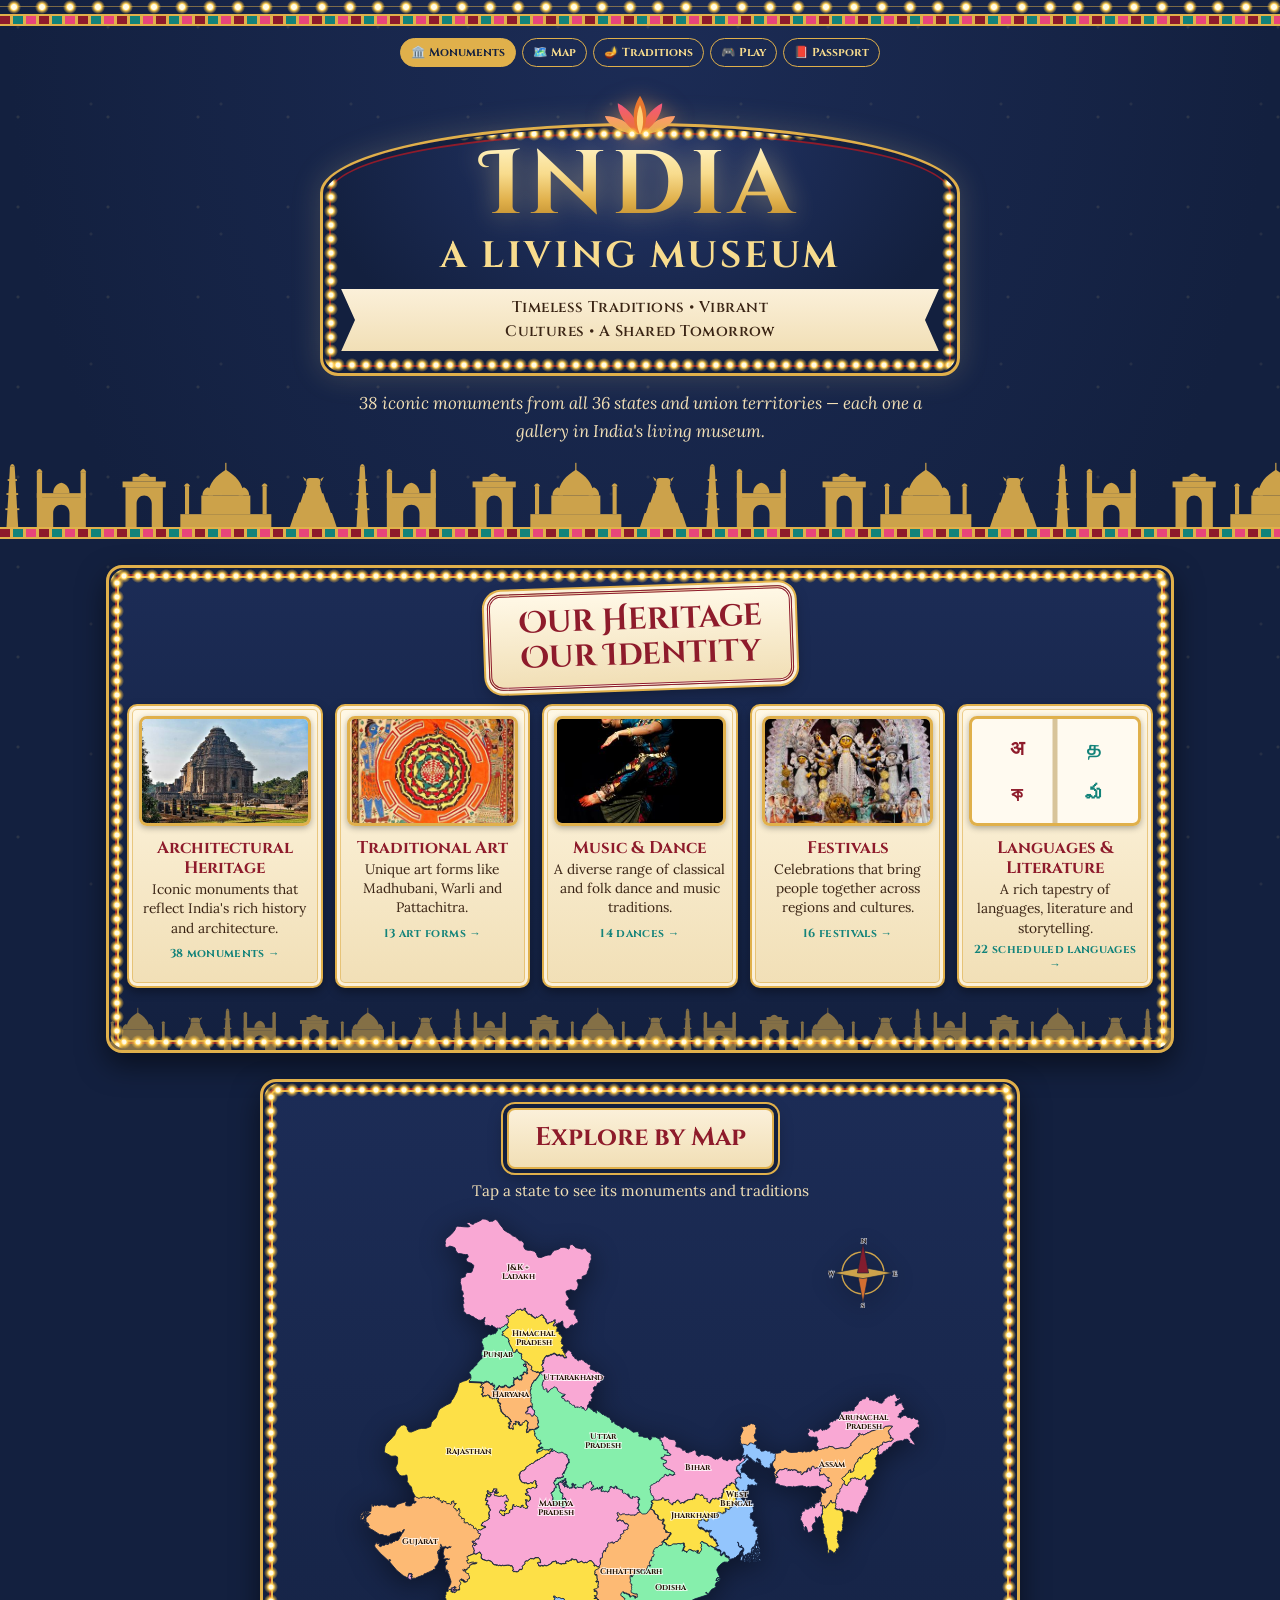
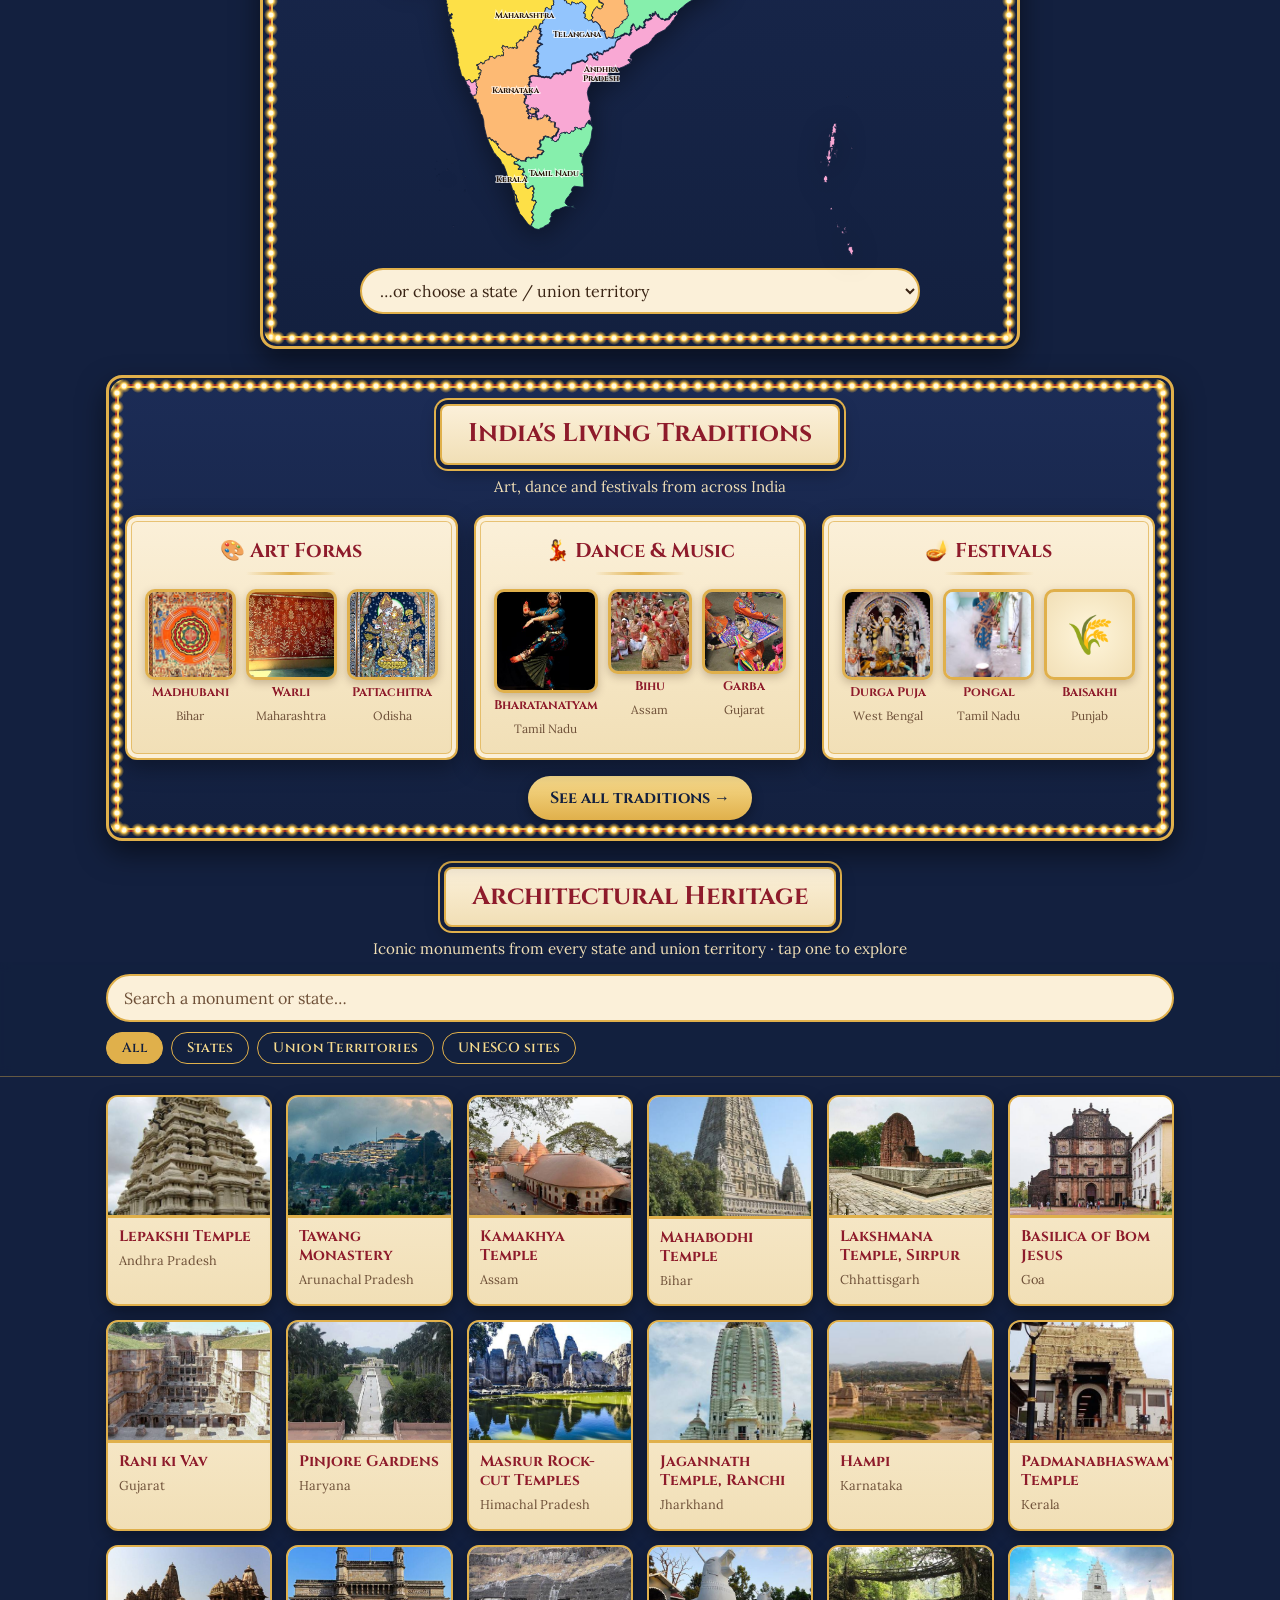
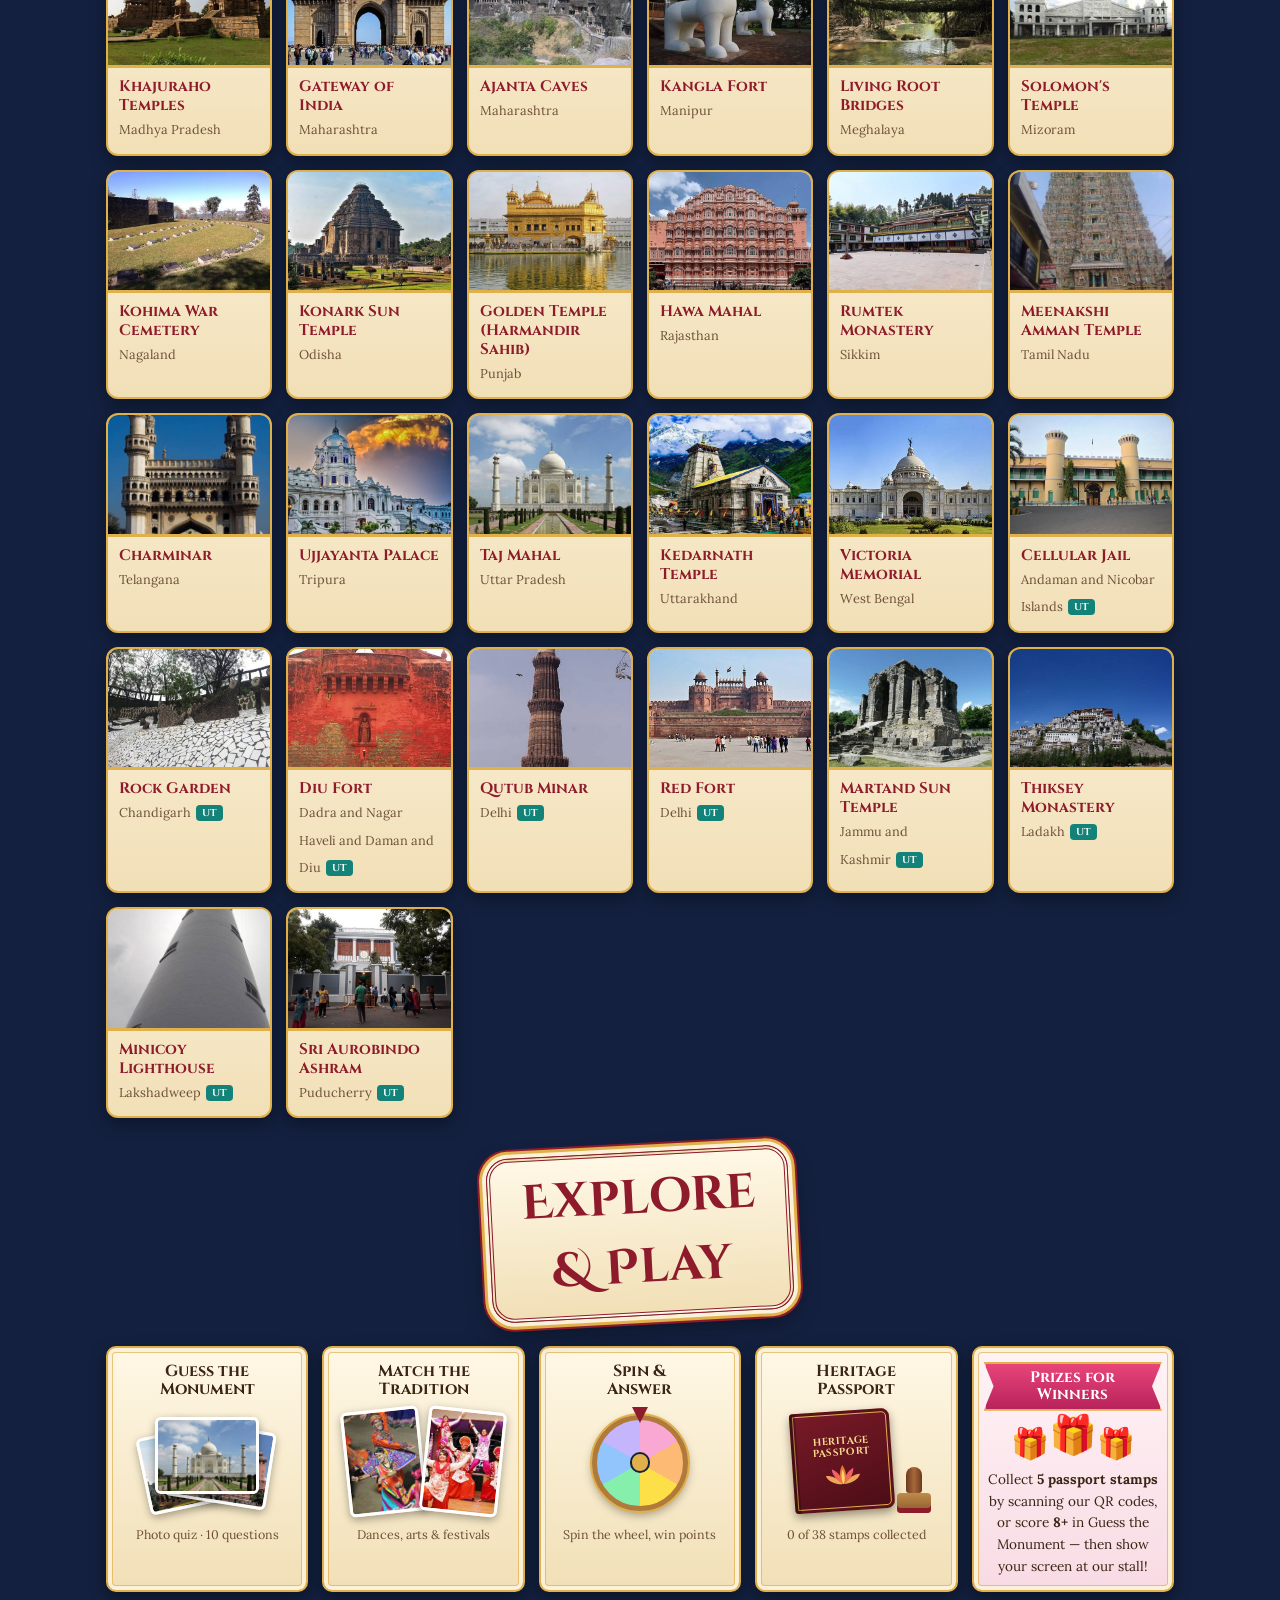
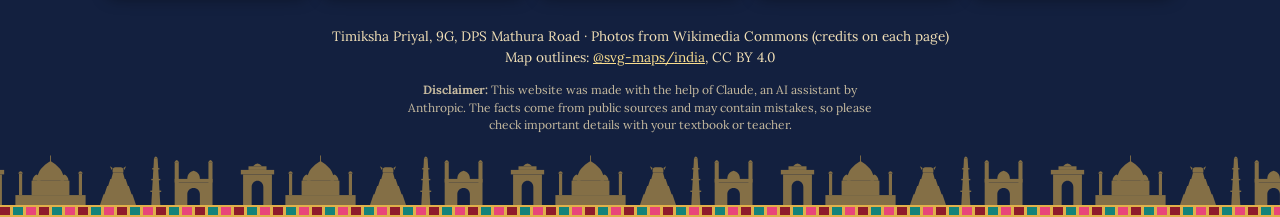
==== commit 480c84bf: "Tap a tradition's picture for facts; add student credit and AI disclaimer to footers" ====
--- a/index.html
+++ b/index.html
@@ -4,7 +4,7 @@
   <meta charset="utf-8">
   <meta name="viewport" content="width=device-width, initial-scale=1">
   <title>India · A Living Museum</title>
-  <meta name="description" content="India – A Living Museum: famous monuments from every state and union territory, with photos, facts, a map and games. A 9th-grade school project.">
+  <meta name="description" content="India – A Living Museum: famous monuments from every state and union territory, with photos, facts, a map and games. A school project by Timiksha Priyal, 9G, DPS Mathura Road.">
   <meta name="theme-color" content="#13203f">
   <link rel="preconnect" href="https://fonts.googleapis.com">
   <link rel="preconnect" href="https://fonts.gstatic.com" crossorigin>
@@ -126,9 +126,10 @@
 
   <footer>
     <div class="wrap">
-      A 9th-grade school project · Photos from Wikimedia Commons (credits on each page)<br>
+      Timiksha Priyal, 9G, DPS Mathura Road · Photos from Wikimedia Commons (credits on each page)<br>
       Map outlines: <a href="https://github.com/VictorCazanave/svg-maps">@svg-maps/india</a>, CC BY 4.0
     </div>
+    <div class="wrap"><p class="disclaimer"><b>Disclaimer:</b> This website was made with the help of Claude, an AI assistant by Anthropic. The facts come from public sources and may contain mistakes, so please check important details with your textbook or teacher.</p></div>
     <div class="skyline" aria-hidden="true"></div>
     <div class="band" aria-hidden="true"></div>
   </footer>
@@ -265,7 +266,7 @@
       <div class="panel" style="margin:0">
         <h2>${title}</h2>
         <div class="trad-three">${ids.map(id => TRADITIONS.find(t => t.id === id)).filter(Boolean).map(t => `
-          <a class="trad" href="traditions.html">
+          <a class="trad" href="traditions.html?t=${encodeURIComponent(t.id)}">
             ${hasPhoto(t.id) ? `<img src="images/traditions/thumbs/${esc(t.id)}.jpg" alt="${esc(t.name)}" loading="lazy" width="480" height="360">`
                              : `<div class="trad-icon" aria-hidden="true">${t.icon}</div>`}
             <strong>${esc(t.name.replace(/ (painting|dance)$/, ""))}</strong><span>${esc(t.state)}</span>
--- a/css/style.css
+++ b/css/style.css
@@ -152,6 +152,8 @@
 /* ---------- Footer ---------- */
 footer { text-align: center; color: var(--parchment-2); font-size: .85rem; padding: 34px 0 0; }
 footer .skyline { margin-top: 18px; height: 54px; opacity: .55; }
+footer .made-by { margin-top: 6px; }
+footer .disclaimer { max-width: 40em; margin: 12px auto 0; font-size: .75rem; line-height: 1.45; opacity: .8; }
 footer .band { margin-top: 0; }
 
 /* ---------- Monument page ---------- */
@@ -384,6 +386,30 @@
 .trad-icon { display: grid; place-items: center; font-size: 3.4rem; background: radial-gradient(circle, #fff6dc, var(--parchment-2)); }
 .trad strong { display: block; margin-top: 6px; font: 700 .85rem/1.2 var(--display); color: var(--maroon); }
 .trad span { font-size: .75rem; color: var(--ink-soft); }
+button.trad { font: inherit; background: none; border: 0; padding: 0; cursor: pointer; }
+button.trad:hover img, button.trad:focus-visible img { border-color: var(--maroon); transform: translateY(-2px); }
+button.trad img { transition: transform .15s; }
+button.trad:focus-visible { outline: 3px solid var(--teal); outline-offset: 3px; border-radius: 10px; }
+
+/* fact card that pops up when a tradition's picture is tapped */
+.trad-card {
+  width: min(520px, calc(100vw - 32px)); max-height: calc(100dvh - 40px); padding: 0; overflow: auto;
+  background: linear-gradient(var(--parchment), var(--parchment-2)); color: var(--ink);
+  border: 3px solid var(--gold); border-radius: 16px; box-shadow: 0 0 0 4px var(--maroon), 0 20px 50px rgba(0, 0, 0, .6);
+}
+.trad-card::backdrop { background: rgba(10, 16, 36, .75); }
+.trad-card > img, .trad-card > .trad-icon { display: block; width: 100%; height: auto; aspect-ratio: 4 / 3; object-fit: cover; }
+.trad-card > .trad-icon { display: grid; aspect-ratio: 16 / 9; border: 0; border-radius: 0; box-shadow: none; }
+.trad-card .trad-icon.big { font-size: 5rem; }
+.trad-card .card-body { padding: 14px 18px 16px; }
+.trad-card h2 { margin: 0; font: 700 1.3rem/1.2 var(--display); color: var(--maroon); text-align: center; }
+.trad-card .badges { text-align: center; margin: 8px 0 14px; }
+.trad-card .credit { color: var(--ink-soft); text-align: center; }
+.trad-card .close {
+  position: sticky; top: 8px; float: right; margin: 8px 8px -44px 0; z-index: 3;
+  width: 36px; height: 36px; border-radius: 50%; border: 2px solid var(--gold);
+  background: var(--navy); color: var(--gold-light); font-size: 1rem; cursor: pointer;
+}
 .scripts { display: grid; grid-template-columns: repeat(auto-fill, minmax(92px, 1fr)); gap: 8px; }
 .scripts div { text-align: center; padding: 8px 4px; border-radius: 10px; background: rgba(255, 255, 255, .55); border: 1px solid rgba(224, 176, 75, .6); }
 .scripts b { display: block; font: 600 1.3rem/1.4 "Noto Sans", "Nirmala UI", system-ui, sans-serif; color: var(--maroon); }
@@ -431,6 +457,21 @@
   box-shadow: inset 0 0 0 6px var(--navy), inset 0 0 0 8px var(--maroon), inset 0 0 0 10px var(--gold), 0 12px 28px rgba(0, 0, 0, .5);
 }
 .board-frame > .plaque:first-child { margin-top: 4px; }
+.board-frame.wide { max-width: 1100px; }
+.board-frame .trad-panel:last-child { margin-bottom: 4px; }
+/* phones: a slimmer frame with smaller bulbs, so the content gets more room */
+@media (max-width: 480px) {
+  .board-frame {
+    padding: 14px 10px 12px; border-width: 2px; border-radius: 12px;
+    box-shadow: inset 0 0 0 3px var(--navy), inset 0 0 0 4px var(--maroon), inset 0 0 0 5px var(--gold), 0 8px 18px rgba(0, 0, 0, .45);
+  }
+  /* smaller bulbs on every lit box: frames, heritage box and title arch */
+  .lit::before, .lit::after {
+    --bulb: radial-gradient(circle, #fffbe6 0 1.5px, #ffd45c 2.2px, rgba(255, 196, 64, .55) 3.2px, rgba(255, 196, 64, 0) 5px);
+    background-size: 20px 10px, 20px 10px, 10px 20px, 10px 20px;
+  }
+  .lit::after { background-position: 10px 0, 10px 100%, 0 10px, 100% 10px; }
+}
 #map, #traditions { margin-top: 26px; }
 @media (min-width: 900px) { #traditions .board-frame { max-width: 1100px; } }
 
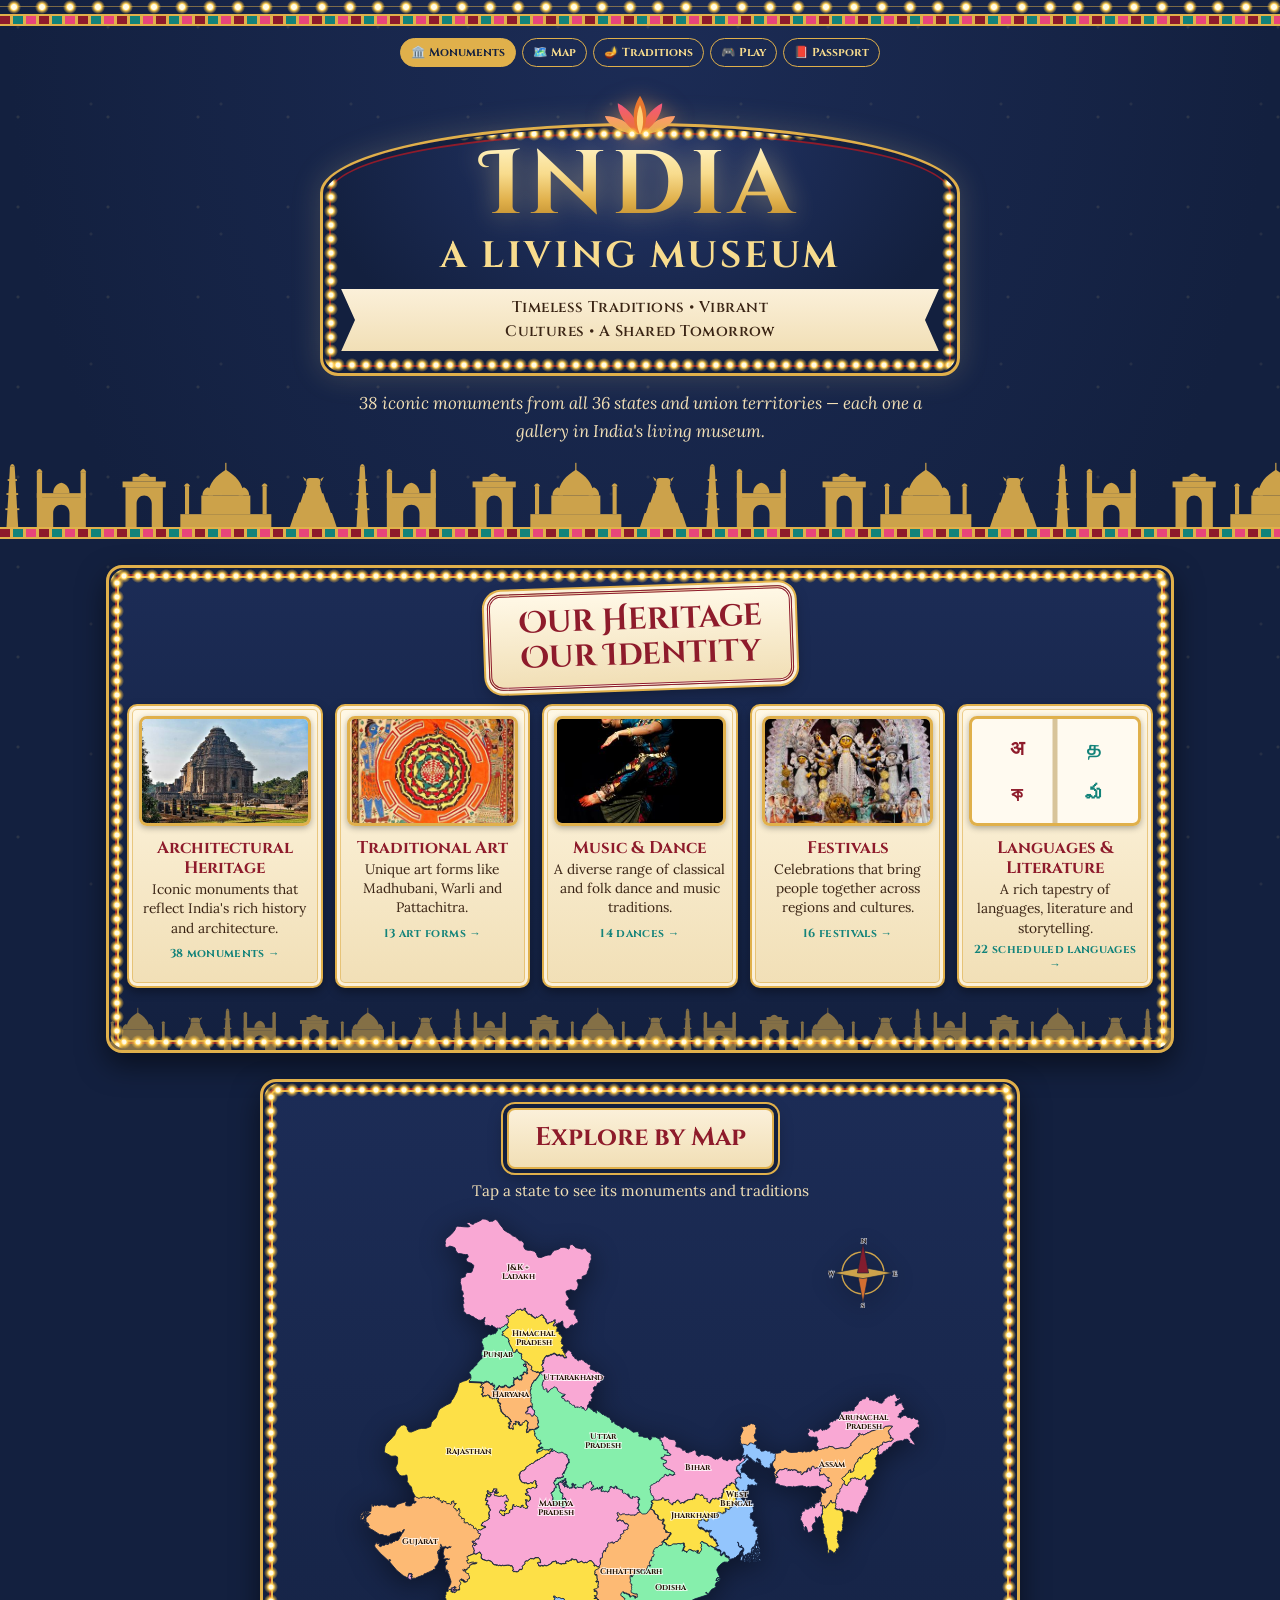
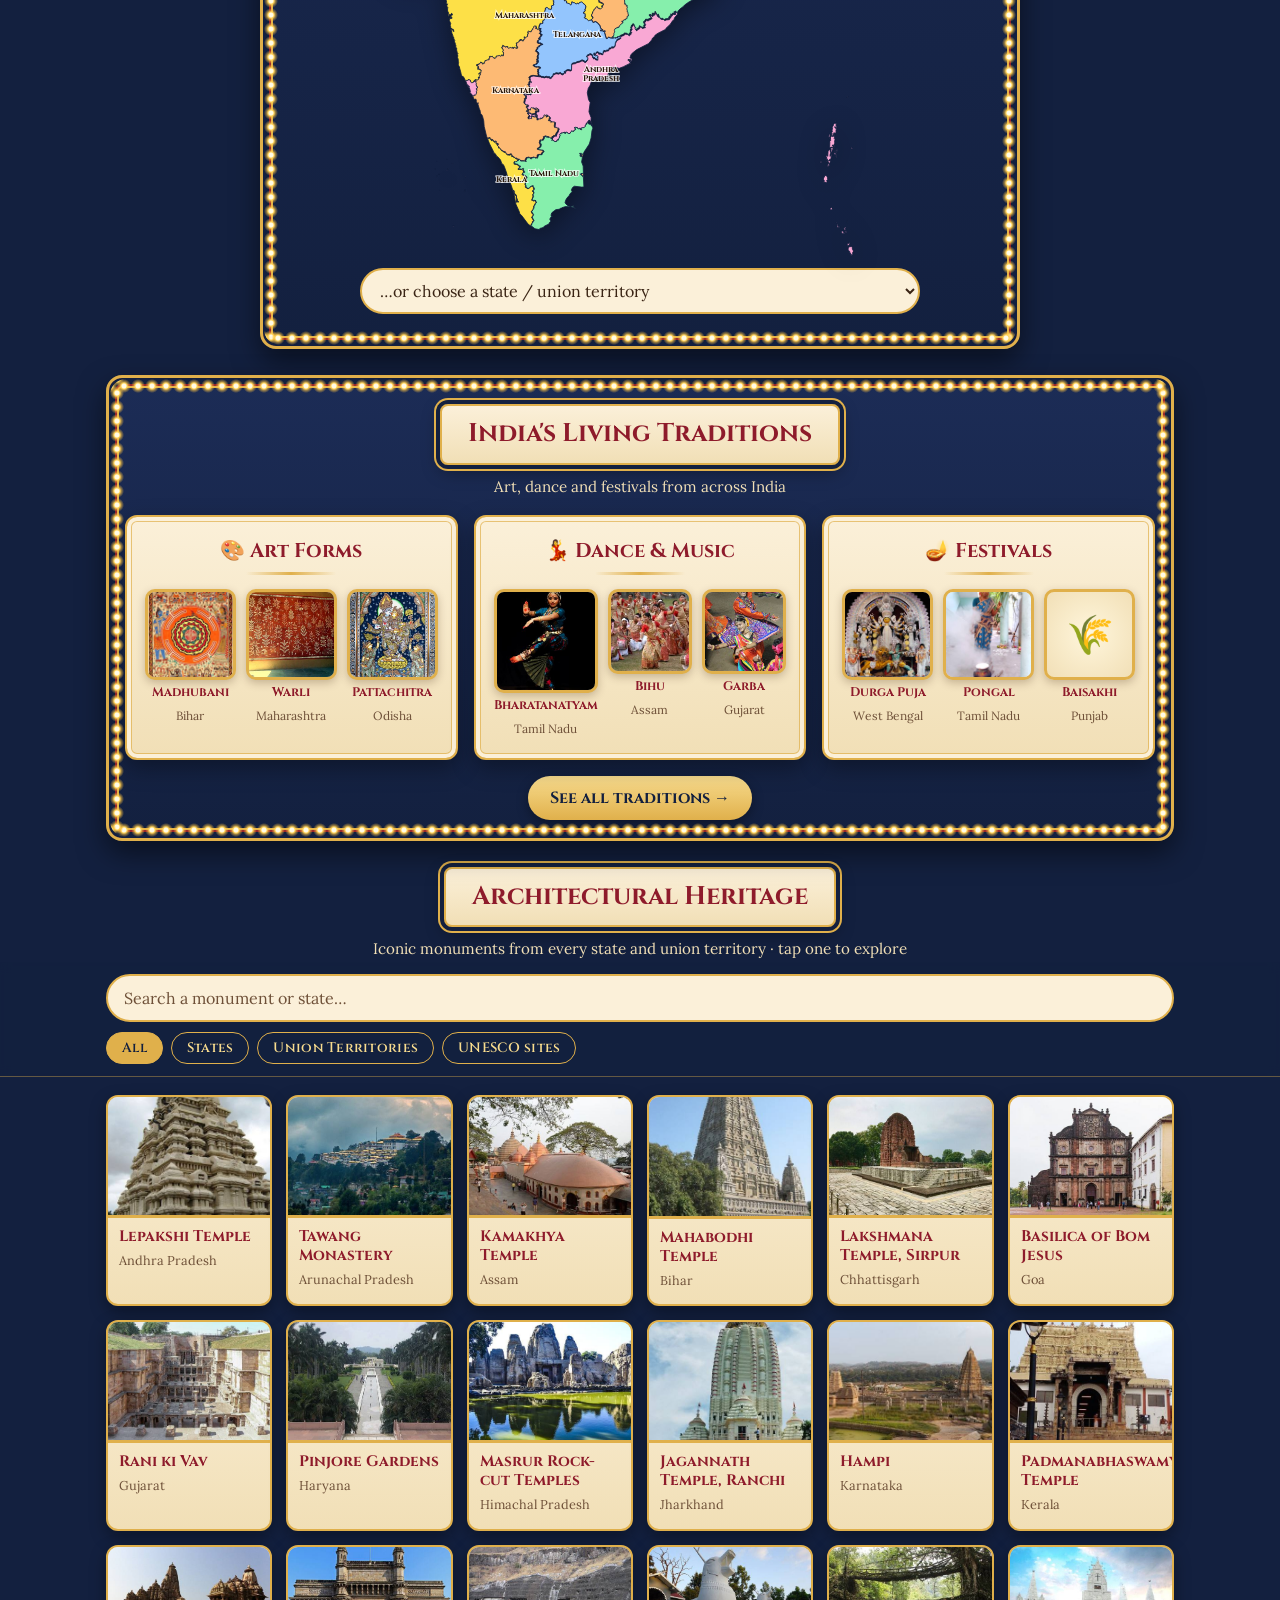
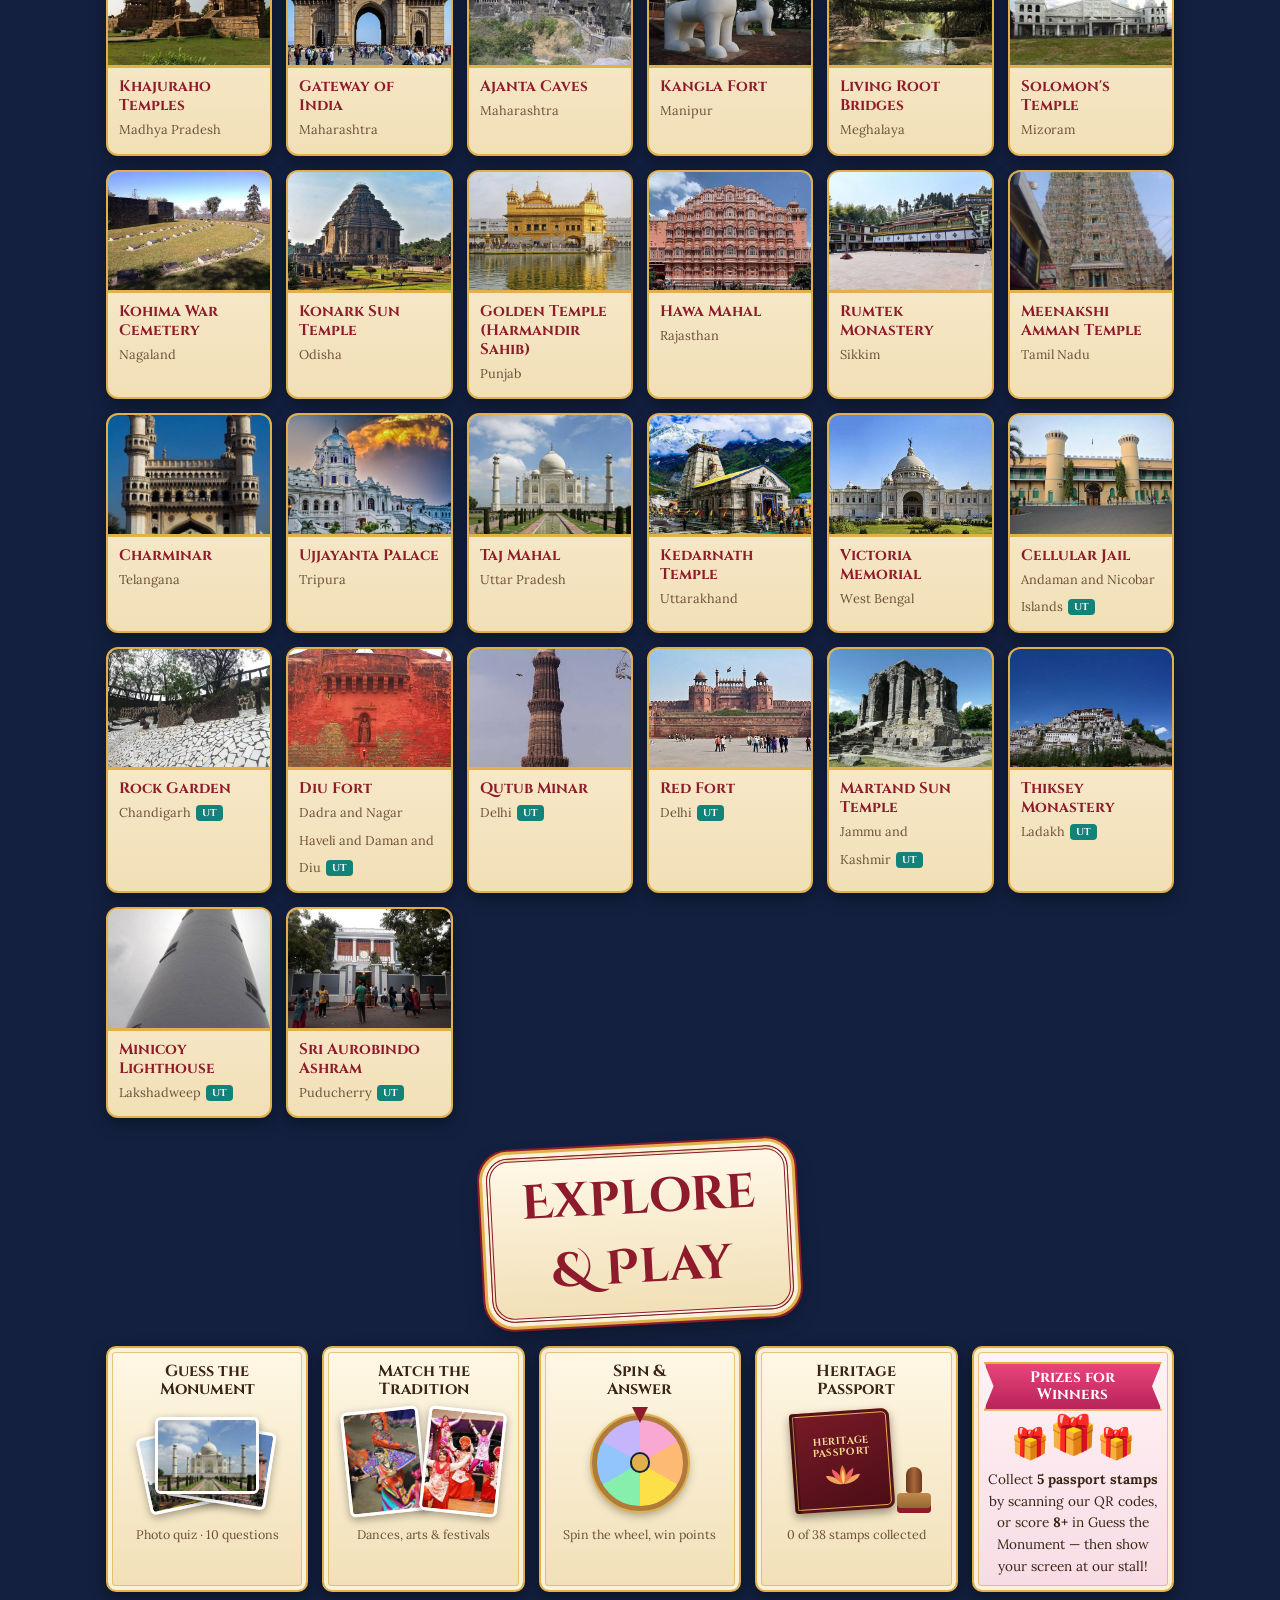
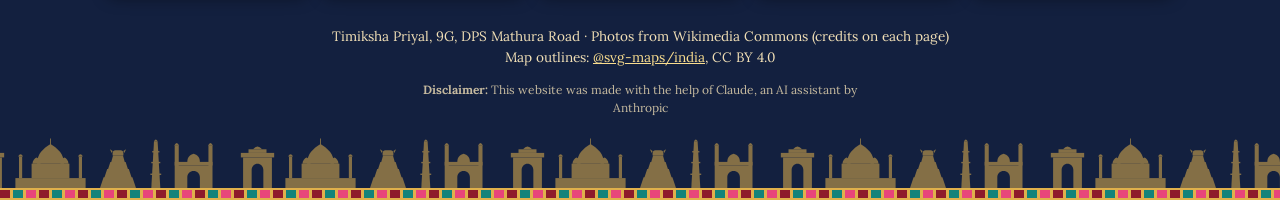
==== commit 3b7d0a6d: "Shorten the disclaimer" ====
--- a/index.html
+++ b/index.html
@@ -129,7 +129,7 @@
       Timiksha Priyal, 9G, DPS Mathura Road · Photos from Wikimedia Commons (credits on each page)<br>
       Map outlines: <a href="https://github.com/VictorCazanave/svg-maps">@svg-maps/india</a>, CC BY 4.0
     </div>
-    <div class="wrap"><p class="disclaimer"><b>Disclaimer:</b> This website was made with the help of Claude, an AI assistant by Anthropic. The facts come from public sources and may contain mistakes, so please check important details with your textbook or teacher.</p></div>
+    <div class="wrap"><p class="disclaimer"><b>Disclaimer:</b> This website was made with the help of Claude, an AI assistant by Anthropic</p></div>
     <div class="skyline" aria-hidden="true"></div>
     <div class="band" aria-hidden="true"></div>
   </footer>
